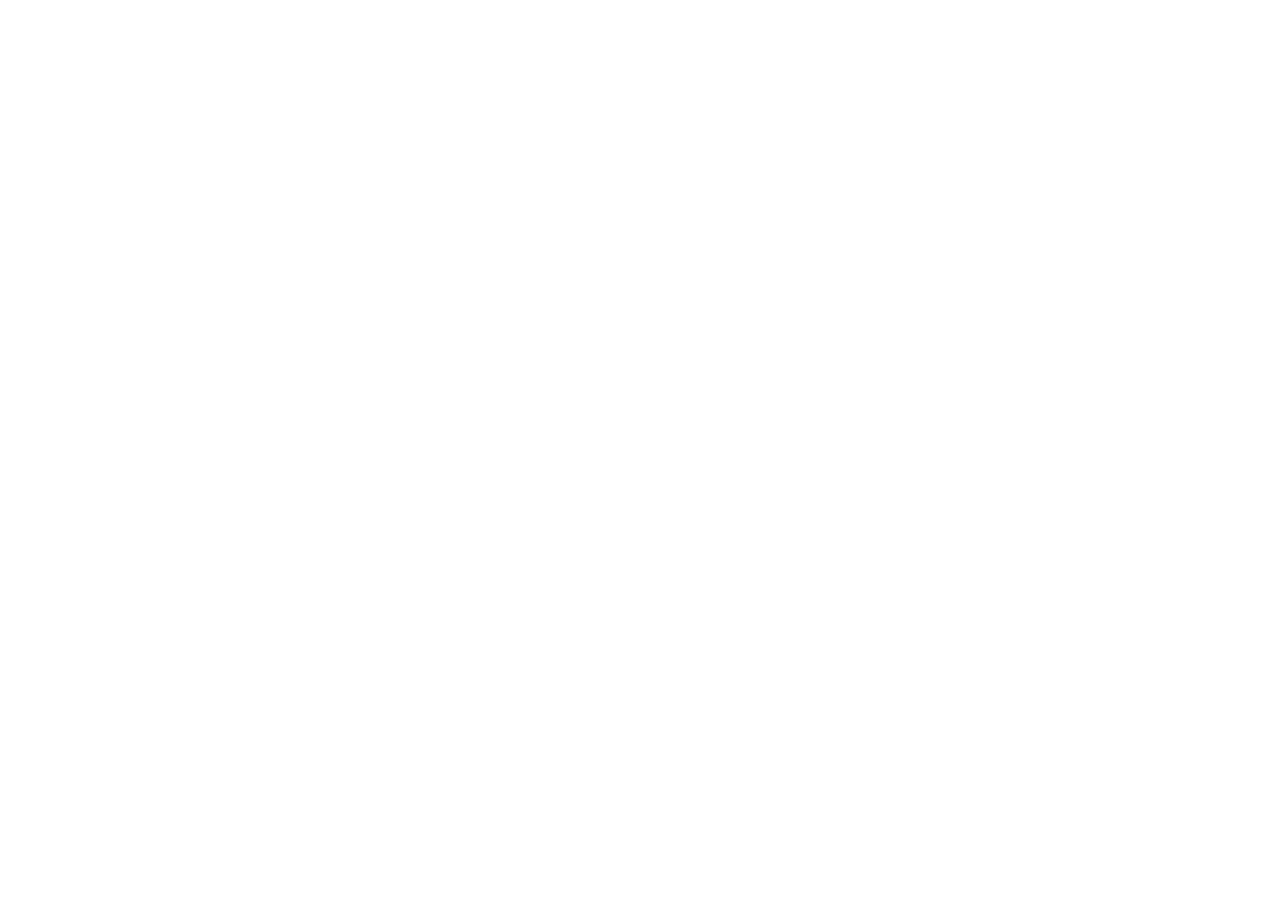
==== index.html @ f086d3a0 "初始化项目" ====
<!DOCTYPE html>
<html lang="en">

<head>
    <meta charset="UTF-8">
    <meta name="viewport" content="width=device-width, initial-scale=1.0">
    <title>Document22</title>
</head>

<body>

</body>

</html>
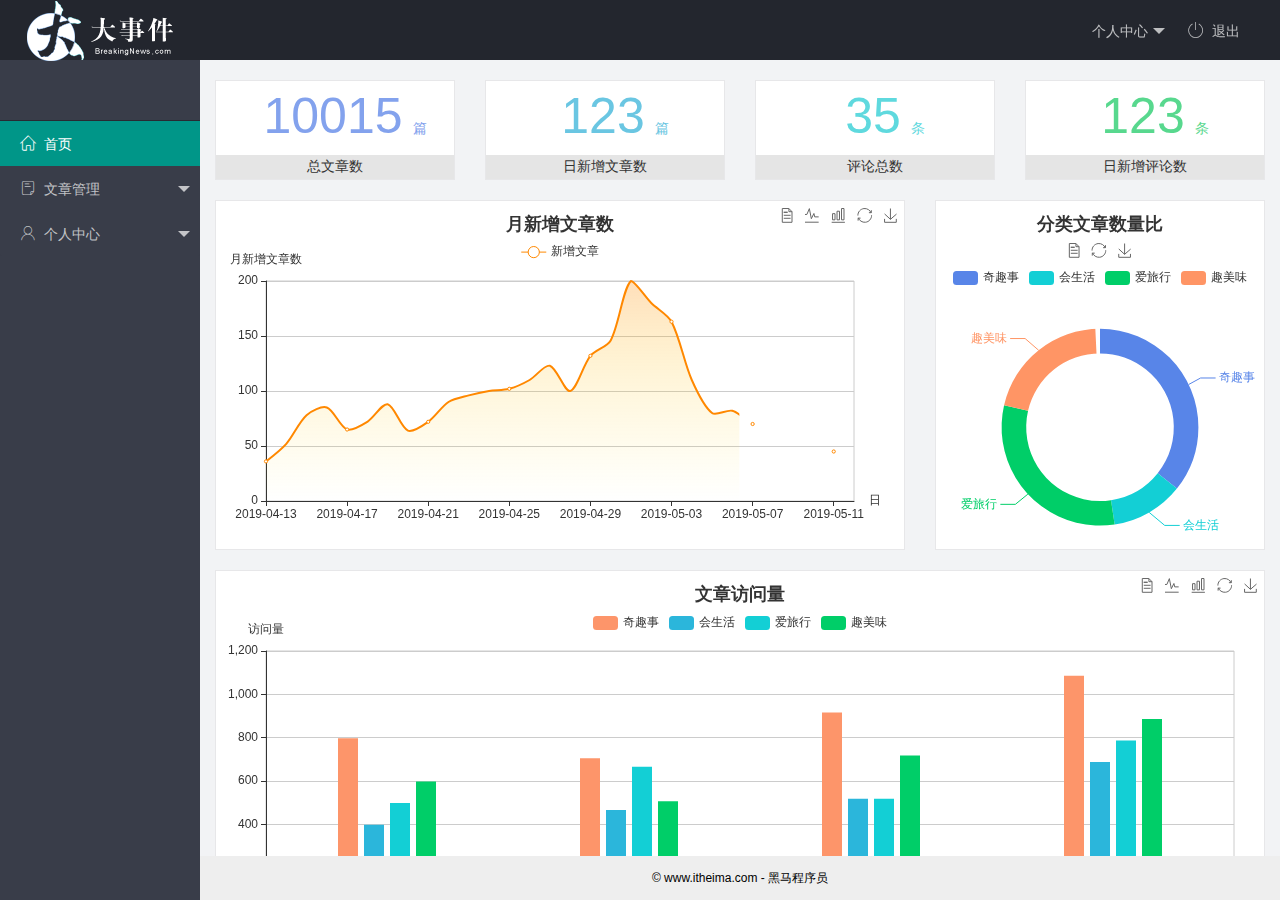
==== commit 7e5a373b: "首页功能完成" ====
--- a/index.html
+++ b/index.html
@@ -4,10 +4,84 @@
 <head>
     <meta charset="UTF-8">
     <meta name="viewport" content="width=device-width, initial-scale=1.0">
-    <title>Document22</title>
+    <title>后台首页</title>
+    <link rel="stylesheet" href="/assets/lib/layui/css/layui.css">
+    <link rel="stylesheet" href="/assets/fonts/iconfont.css">
+    <link rel="stylesheet" href="/assets/css/index.css">
 </head>
 
-<body>
+<body class="layui-layout-body">
+    <div class="layui-layout layui-layout-admin">
+        <div class="layui-header">
+            <div class="layui-logo">
+                <img src="/assets/images/logo.png" />
+            </div>
+
+            <ul class="layui-nav layui-layout-right">
+                <li class="layui-nav-item">
+                    <a href="javascript:;">
+                        <img src="http://t.cn/RCzsdCq" class="layui-nav-img img-avatar">
+                        <span style="display: none;" class="text-avatar">A</span> 个人中心
+                    </a>
+                    <dl class="layui-nav-child">
+                        <dd><a href="">基本资料</a></dd>
+                        <dd><a href="">更换头像</a></dd>
+                        <dd><a href="">重置密码</a></dd>
+                    </dl>
+                </li>
+                <li class="layui-nav-item">
+                    <a href="javascript:;" id="logoutBtn"><span class="iconfont icon-tuichu"></span>退出</a>
+                </li>
+            </ul>
+        </div>
+
+        <div class="layui-side layui-bg-black">
+            <div class="layui-side-scroll">
+                <div class="userinfo">
+                    <img src="http://t.cn/RCzsdCq" class="layui-nav-img img-avatar">
+                    <span style="display: none;" class="text-avatar">A</span>
+                    <span id="welcome"></span>
+                </div>
+                <ul class="layui-nav layui-nav-tree" lay-shrink="all" lay-filter="test">
+                    <li class="layui-nav-item layui-this">
+                        <a href="/home/dashboard.html" target="fm"><span class="iconfont icon-home"></span>首页</a>
+                    </li>
+                    <li class="layui-nav-item">
+                        <a class="" href="javascript:;"><span class="iconfont icon-16"></span>文章管理</a>
+                        <dl class="layui-nav-child">
+                            <dd><a href="javascript:;"><i class="layui-icon layui-icon-app"></i>文章类别</a></dd>
+                            <dd><a href="javascript:;"><i class="layui-icon layui-icon-app"></i>文章列表</a></dd>
+                            <dd><a href="javascript:;"><i class="layui-icon layui-icon-app"></i>发表文章</a></dd>
+                        </dl>
+                    </li>
+                    <li class="layui-nav-item">
+                        <a href="javascript:;"><span class="iconfont icon-user"></span>个人中心</a>
+                        <dl class="layui-nav-child">
+                            <dd><a href="javascript:;"><i class="layui-icon layui-icon-app"></i>基本资料</a></dd>
+                            <dd><a href="javascript:;"><i class="layui-icon layui-icon-app"></i>更换头像</a></dd>
+                            <dd><a href=""><i class="layui-icon layui-icon-app"></i>重置密码</a></dd>
+                        </dl>
+                    </li>
+
+                </ul>
+            </div>
+        </div>
+
+        <div class="layui-body">
+            <!-- 内容主体区域 -->
+            <iframe name="fm" src="/home/dashboard.html" frameborder="0"></iframe>
+        </div>
+
+        <div class="layui-footer">
+            <!-- 底部固定区域 -->
+            © www.itheima.com - 黑马程序员
+        </div>
+    </div>
+
+    <script src="/assets/lib/layui/layui.all.js"></script>
+    <script src="/assets/lib/jquery.js"></script>
+    <script src="/assets/js/baseAPI.js"></script>
+    <script src="/assets/js/index.js"></script>
 
 </body>
 
--- a/assets/lib/layui/css/layui.css
+++ b/assets/lib/layui/css/layui.css
@@ -0,0 +1,2 @@
+/** layui-v2.5.5 MIT License By https://www.layui.com */
+ .layui-inline,img{display:inline-block;vertical-align:middle}h1,h2,h3,h4,h5,h6{font-weight:400}.layui-edge,.layui-header,.layui-inline,.layui-main{position:relative}.layui-body,.layui-edge,.layui-elip{overflow:hidden}.layui-btn,.layui-edge,.layui-inline,img{vertical-align:middle}.layui-btn,.layui-disabled,.layui-icon,.layui-unselect{-moz-user-select:none;-webkit-user-select:none;-ms-user-select:none}.layui-elip,.layui-form-checkbox span,.layui-form-pane .layui-form-label{text-overflow:ellipsis;white-space:nowrap}.layui-breadcrumb,.layui-tree-btnGroup{visibility:hidden}blockquote,body,button,dd,div,dl,dt,form,h1,h2,h3,h4,h5,h6,input,li,ol,p,pre,td,textarea,th,ul{margin:0;padding:0;-webkit-tap-highlight-color:rgba(0,0,0,0)}a:active,a:hover{outline:0}img{border:none}li{list-style:none}table{border-collapse:collapse;border-spacing:0}h4,h5,h6{font-size:100%}button,input,optgroup,option,select,textarea{font-family:inherit;font-size:inherit;font-style:inherit;font-weight:inherit;outline:0}pre{white-space:pre-wrap;white-space:-moz-pre-wrap;white-space:-pre-wrap;white-space:-o-pre-wrap;word-wrap:break-word}body{line-height:24px;font:14px Helvetica Neue,Helvetica,PingFang SC,Tahoma,Arial,sans-serif}hr{height:1px;margin:10px 0;border:0;clear:both}a{color:#333;text-decoration:none}a:hover{color:#777}a cite{font-style:normal;*cursor:pointer}.layui-border-box,.layui-border-box *{box-sizing:border-box}.layui-box,.layui-box *{box-sizing:content-box}.layui-clear{clear:both;*zoom:1}.layui-clear:after{content:'\20';clear:both;*zoom:1;display:block;height:0}.layui-inline{*display:inline;*zoom:1}.layui-edge{display:inline-block;width:0;height:0;border-width:6px;border-style:dashed;border-color:transparent}.layui-edge-top{top:-4px;border-bottom-color:#999;border-bottom-style:solid}.layui-edge-right{border-left-color:#999;border-left-style:solid}.layui-edge-bottom{top:2px;border-top-color:#999;border-top-style:solid}.layui-edge-left{border-right-color:#999;border-right-style:solid}.layui-disabled,.layui-disabled:hover{color:#d2d2d2!important;cursor:not-allowed!important}.layui-circle{border-radius:100%}.layui-show{display:block!important}.layui-hide{display:none!important}@font-face{font-family:layui-icon;src:url(../font/iconfont.eot?v=250);src:url(../font/iconfont.eot?v=250#iefix) format('embedded-opentype'),url(../font/iconfont.woff2?v=250) format('woff2'),url(../font/iconfont.woff?v=250) format('woff'),url(../font/iconfont.ttf?v=250) format('truetype'),url(../font/iconfont.svg?v=250#layui-icon) format('svg')}.layui-icon{font-family:layui-icon!important;font-size:16px;font-style:normal;-webkit-font-smoothing:antialiased;-moz-osx-font-smoothing:grayscale}.layui-icon-reply-fill:before{content:"\e611"}.layui-icon-set-fill:before{content:"\e614"}.layui-icon-menu-fill:before{content:"\e60f"}.layui-icon-search:before{content:"\e615"}.layui-icon-share:before{content:"\e641"}.layui-icon-set-sm:before{content:"\e620"}.layui-icon-engine:before{content:"\e628"}.layui-icon-close:before{content:"\1006"}.layui-icon-close-fill:before{content:"\1007"}.layui-icon-chart-screen:before{content:"\e629"}.layui-icon-star:before{content:"\e600"}.layui-icon-circle-dot:before{content:"\e617"}.layui-icon-chat:before{content:"\e606"}.layui-icon-release:before{content:"\e609"}.layui-icon-list:before{content:"\e60a"}.layui-icon-chart:before{content:"\e62c"}.layui-icon-ok-circle:before{content:"\1005"}.layui-icon-layim-theme:before{content:"\e61b"}.layui-icon-table:before{content:"\e62d"}.layui-icon-right:before{content:"\e602"}.layui-icon-left:before{content:"\e603"}.layui-icon-cart-simple:before{content:"\e698"}.layui-icon-face-cry:before{content:"\e69c"}.layui-icon-face-smile:before{content:"\e6af"}.layui-icon-survey:before{content:"\e6b2"}.layui-icon-tree:before{content:"\e62e"}.layui-icon-upload-circle:before{content:"\e62f"}.layui-icon-add-circle:before{content:"\e61f"}.layui-icon-download-circle:before{content:"\e601"}.layui-icon-templeate-1:before{content:"\e630"}.layui-icon-util:before{content:"\e631"}.layui-icon-face-surprised:before{content:"\e664"}.layui-icon-edit:before{content:"\e642"}.layui-icon-speaker:before{content:"\e645"}.layui-icon-down:before{content:"\e61a"}.layui-icon-file:before{content:"\e621"}.layui-icon-layouts:before{content:"\e632"}.layui-icon-rate-half:before{content:"\e6c9"}.layui-icon-add-circle-fine:before{content:"\e608"}.layui-icon-prev-circle:before{content:"\e633"}.layui-icon-read:before{content:"\e705"}.layui-icon-404:before{content:"\e61c"}.layui-icon-carousel:before{content:"\e634"}.layui-icon-help:before{content:"\e607"}.layui-icon-code-circle:before{content:"\e635"}.layui-icon-water:before{content:"\e636"}.layui-icon-username:before{content:"\e66f"}.layui-icon-find-fill:before{content:"\e670"}.layui-icon-about:before{content:"\e60b"}.layui-icon-location:before{content:"\e715"}.layui-icon-up:before{content:"\e619"}.layui-icon-pause:before{content:"\e651"}.layui-icon-date:before{content:"\e637"}.layui-icon-layim-uploadfile:before{content:"\e61d"}.layui-icon-delete:before{content:"\e640"}.layui-icon-play:before{content:"\e652"}.layui-icon-top:before{content:"\e604"}.layui-icon-friends:before{content:"\e612"}.layui-icon-refresh-3:before{content:"\e9aa"}.layui-icon-ok:before{content:"\e605"}.layui-icon-layer:before{content:"\e638"}.layui-icon-face-smile-fine:before{content:"\e60c"}.layui-icon-dollar:before{content:"\e659"}.layui-icon-group:before{content:"\e613"}.layui-icon-layim-download:before{content:"\e61e"}.layui-icon-picture-fine:before{content:"\e60d"}.layui-icon-link:before{content:"\e64c"}.layui-icon-diamond:before{content:"\e735"}.layui-icon-log:before{content:"\e60e"}.layui-icon-rate-solid:before{content:"\e67a"}.layui-icon-fonts-del:before{content:"\e64f"}.layui-icon-unlink:before{content:"\e64d"}.layui-icon-fonts-clear:before{content:"\e639"}.layui-icon-triangle-r:before{content:"\e623"}.layui-icon-circle:before{content:"\e63f"}.layui-icon-radio:before{content:"\e643"}.layui-icon-align-center:before{content:"\e647"}.layui-icon-align-right:before{content:"\e648"}.layui-icon-align-left:before{content:"\e649"}.layui-icon-loading-1:before{content:"\e63e"}.layui-icon-return:before{content:"\e65c"}.layui-icon-fonts-strong:before{content:"\e62b"}.layui-icon-upload:before{content:"\e67c"}.layui-icon-dialogue:before{content:"\e63a"}.layui-icon-video:before{content:"\e6ed"}.layui-icon-headset:before{content:"\e6fc"}.layui-icon-cellphone-fine:before{content:"\e63b"}.layui-icon-add-1:before{content:"\e654"}.layui-icon-face-smile-b:before{content:"\e650"}.layui-icon-fonts-html:before{content:"\e64b"}.layui-icon-form:before{content:"\e63c"}.layui-icon-cart:before{content:"\e657"}.layui-icon-camera-fill:before{content:"\e65d"}.layui-icon-tabs:before{content:"\e62a"}.layui-icon-fonts-code:before{content:"\e64e"}.layui-icon-fire:before{content:"\e756"}.layui-icon-set:before{content:"\e716"}.layui-icon-fonts-u:before{content:"\e646"}.layui-icon-triangle-d:before{content:"\e625"}.layui-icon-tips:before{content:"\e702"}.layui-icon-picture:before{content:"\e64a"}.layui-icon-more-vertical:before{content:"\e671"}.layui-icon-flag:before{content:"\e66c"}.layui-icon-loading:before{content:"\e63d"}.layui-icon-fonts-i:before{content:"\e644"}.layui-icon-refresh-1:before{content:"\e666"}.layui-icon-rmb:before{content:"\e65e"}.layui-icon-home:before{content:"\e68e"}.layui-icon-user:before{content:"\e770"}.layui-icon-notice:before{content:"\e667"}.layui-icon-login-weibo:before{content:"\e675"}.layui-icon-voice:before{content:"\e688"}.layui-icon-upload-drag:before{content:"\e681"}.layui-icon-login-qq:before{content:"\e676"}.layui-icon-snowflake:before{content:"\e6b1"}.layui-icon-file-b:before{content:"\e655"}.layui-icon-template:before{content:"\e663"}.layui-icon-auz:before{content:"\e672"}.layui-icon-console:before{content:"\e665"}.layui-icon-app:before{content:"\e653"}.layui-icon-prev:before{content:"\e65a"}.layui-icon-website:before{content:"\e7ae"}.layui-icon-next:before{content:"\e65b"}.layui-icon-component:before{content:"\e857"}.layui-icon-more:before{content:"\e65f"}.layui-icon-login-wechat:before{content:"\e677"}.layui-icon-shrink-right:before{content:"\e668"}.layui-icon-spread-left:before{content:"\e66b"}.layui-icon-camera:before{content:"\e660"}.layui-icon-note:before{content:"\e66e"}.layui-icon-refresh:before{content:"\e669"}.layui-icon-female:before{content:"\e661"}.layui-icon-male:before{content:"\e662"}.layui-icon-password:before{content:"\e673"}.layui-icon-senior:before{content:"\e674"}.layui-icon-theme:before{content:"\e66a"}.layui-icon-tread:before{content:"\e6c5"}.layui-icon-praise:before{content:"\e6c6"}.layui-icon-star-fill:before{content:"\e658"}.layui-icon-rate:before{content:"\e67b"}.layui-icon-template-1:before{content:"\e656"}.layui-icon-vercode:before{content:"\e679"}.layui-icon-cellphone:before{content:"\e678"}.layui-icon-screen-full:before{content:"\e622"}.layui-icon-screen-restore:before{content:"\e758"}.layui-icon-cols:before{content:"\e610"}.layui-icon-export:before{content:"\e67d"}.layui-icon-print:before{content:"\e66d"}.layui-icon-slider:before{content:"\e714"}.layui-icon-addition:before{content:"\e624"}.layui-icon-subtraction:before{content:"\e67e"}.layui-icon-service:before{content:"\e626"}.layui-icon-transfer:before{content:"\e691"}.layui-main{width:1140px;margin:0 auto}.layui-header{z-index:1000;height:60px}.layui-header a:hover{transition:all .5s;-webkit-transition:all .5s}.layui-side{position:fixed;left:0;top:0;bottom:0;z-index:999;width:200px;overflow-x:hidden}.layui-side-scroll{position:relative;width:220px;height:100%;overflow-x:hidden}.layui-body{position:absolute;left:200px;right:0;top:0;bottom:0;z-index:998;width:auto;overflow-y:auto;box-sizing:border-box}.layui-layout-body{overflow:hidden}.layui-layout-admin .layui-header{background-color:#23262E}.layui-layout-admin .layui-side{top:60px;width:200px;overflow-x:hidden}.layui-layout-admin .layui-body{position:fixed;top:60px;bottom:44px}.layui-layout-admin .layui-main{width:auto;margin:0 15px}.layui-layout-admin .layui-footer{position:fixed;left:200px;right:0;bottom:0;height:44px;line-height:44px;padding:0 15px;background-color:#eee}.layui-layout-admin .layui-logo{position:absolute;left:0;top:0;width:200px;height:100%;line-height:60px;text-align:center;color:#009688;font-size:16px}.layui-layout-admin .layui-header .layui-nav{background:0 0}.layui-layout-left{position:absolute!important;left:200px;top:0}.layui-layout-right{position:absolute!important;right:0;top:0}.layui-container{position:relative;margin:0 auto;padding:0 15px;box-sizing:border-box}.layui-fluid{position:relative;margin:0 auto;padding:0 15px}.layui-row:after,.layui-row:before{content:'';display:block;clear:both}.layui-col-lg1,.layui-col-lg10,.layui-col-lg11,.layui-col-lg12,.layui-col-lg2,.layui-col-lg3,.layui-col-lg4,.layui-col-lg5,.layui-col-lg6,.layui-col-lg7,.layui-col-lg8,.layui-col-lg9,.layui-col-md1,.layui-col-md10,.layui-col-md11,.layui-col-md12,.layui-col-md2,.layui-col-md3,.layui-col-md4,.layui-col-md5,.layui-col-md6,.layui-col-md7,.layui-col-md8,.layui-col-md9,.layui-col-sm1,.layui-col-sm10,.layui-col-sm11,.layui-col-sm12,.layui-col-sm2,.layui-col-sm3,.layui-col-sm4,.layui-col-sm5,.layui-col-sm6,.layui-col-sm7,.layui-col-sm8,.layui-col-sm9,.layui-col-xs1,.layui-col-xs10,.layui-col-xs11,.layui-col-xs12,.layui-col-xs2,.layui-col-xs3,.layui-col-xs4,.layui-col-xs5,.layui-col-xs6,.layui-col-xs7,.layui-col-xs8,.layui-col-xs9{position:relative;display:block;box-sizing:border-box}.layui-col-xs1,.layui-col-xs10,.layui-col-xs11,.layui-col-xs12,.layui-col-xs2,.layui-col-xs3,.layui-col-xs4,.layui-col-xs5,.layui-col-xs6,.layui-col-xs7,.layui-col-xs8,.layui-col-xs9{float:left}.layui-col-xs1{width:8.33333333%}.layui-col-xs2{width:16.66666667%}.layui-col-xs3{width:25%}.layui-col-xs4{width:33.33333333%}.layui-col-xs5{width:41.66666667%}.layui-col-xs6{width:50%}.layui-col-xs7{width:58.33333333%}.layui-col-xs8{width:66.66666667%}.layui-col-xs9{width:75%}.layui-col-xs10{width:83.33333333%}.layui-col-xs11{width:91.66666667%}.layui-col-xs12{width:100%}.layui-col-xs-offset1{margin-left:8.33333333%}.layui-col-xs-offset2{margin-left:16.66666667%}.layui-col-xs-offset3{margin-left:25%}.layui-col-xs-offset4{margin-left:33.33333333%}.layui-col-xs-offset5{margin-left:41.66666667%}.layui-col-xs-offset6{margin-left:50%}.layui-col-xs-offset7{margin-left:58.33333333%}.layui-col-xs-offset8{margin-left:66.66666667%}.layui-col-xs-offset9{margin-left:75%}.layui-col-xs-offset10{margin-left:83.33333333%}.layui-col-xs-offset11{margin-left:91.66666667%}.layui-col-xs-offset12{margin-left:100%}@media screen and (max-width:768px){.layui-hide-xs{display:none!important}.layui-show-xs-block{display:block!important}.layui-show-xs-inline{display:inline!important}.layui-show-xs-inline-block{display:inline-block!important}}@media screen and (min-width:768px){.layui-container{width:750px}.layui-hide-sm{display:none!important}.layui-show-sm-block{display:block!important}.layui-show-sm-inline{display:inline!important}.layui-show-sm-inline-block{display:inline-block!important}.layui-col-sm1,.layui-col-sm10,.layui-col-sm11,.layui-col-sm12,.layui-col-sm2,.layui-col-sm3,.layui-col-sm4,.layui-col-sm5,.layui-col-sm6,.layui-col-sm7,.layui-col-sm8,.layui-col-sm9{float:left}.layui-col-sm1{width:8.33333333%}.layui-col-sm2{width:16.66666667%}.layui-col-sm3{width:25%}.layui-col-sm4{width:33.33333333%}.layui-col-sm5{width:41.66666667%}.layui-col-sm6{width:50%}.layui-col-sm7{width:58.33333333%}.layui-col-sm8{width:66.66666667%}.layui-col-sm9{width:75%}.layui-col-sm10{width:83.33333333%}.layui-col-sm11{width:91.66666667%}.layui-col-sm12{width:100%}.layui-col-sm-offset1{margin-left:8.33333333%}.layui-col-sm-offset2{margin-left:16.66666667%}.layui-col-sm-offset3{margin-left:25%}.layui-col-sm-offset4{margin-left:33.33333333%}.layui-col-sm-offset5{margin-left:41.66666667%}.layui-col-sm-offset6{margin-left:50%}.layui-col-sm-offset7{margin-left:58.33333333%}.layui-col-sm-offset8{margin-left:66.66666667%}.layui-col-sm-offset9{margin-left:75%}.layui-col-sm-offset10{margin-left:83.33333333%}.layui-col-sm-offset11{margin-left:91.66666667%}.layui-col-sm-offset12{margin-left:100%}}@media screen and (min-width:992px){.layui-container{width:970px}.layui-hide-md{display:none!important}.layui-show-md-block{display:block!important}.layui-show-md-inline{display:inline!important}.layui-show-md-inline-block{display:inline-block!important}.layui-col-md1,.layui-col-md10,.layui-col-md11,.layui-col-md12,.layui-col-md2,.layui-col-md3,.layui-col-md4,.layui-col-md5,.layui-col-md6,.layui-col-md7,.layui-col-md8,.layui-col-md9{float:left}.layui-col-md1{width:8.33333333%}.layui-col-md2{width:16.66666667%}.layui-col-md3{width:25%}.layui-col-md4{width:33.33333333%}.layui-col-md5{width:41.66666667%}.layui-col-md6{width:50%}.layui-col-md7{width:58.33333333%}.layui-col-md8{width:66.66666667%}.layui-col-md9{width:75%}.layui-col-md10{width:83.33333333%}.layui-col-md11{width:91.66666667%}.layui-col-md12{width:100%}.layui-col-md-offset1{margin-left:8.33333333%}.layui-col-md-offset2{margin-left:16.66666667%}.layui-col-md-offset3{margin-left:25%}.layui-col-md-offset4{margin-left:33.33333333%}.layui-col-md-offset5{margin-left:41.66666667%}.layui-col-md-offset6{margin-left:50%}.layui-col-md-offset7{margin-left:58.33333333%}.layui-col-md-offset8{margin-left:66.66666667%}.layui-col-md-offset9{margin-left:75%}.layui-col-md-offset10{margin-left:83.33333333%}.layui-col-md-offset11{margin-left:91.66666667%}.layui-col-md-offset12{margin-left:100%}}@media screen and (min-width:1200px){.layui-container{width:1170px}.layui-hide-lg{display:none!important}.layui-show-lg-block{display:block!important}.layui-show-lg-inline{display:inline!important}.layui-show-lg-inline-block{display:inline-block!important}.layui-col-lg1,.layui-col-lg10,.layui-col-lg11,.layui-col-lg12,.layui-col-lg2,.layui-col-lg3,.layui-col-lg4,.layui-col-lg5,.layui-col-lg6,.layui-col-lg7,.layui-col-lg8,.layui-col-lg9{float:left}.layui-col-lg1{width:8.33333333%}.layui-col-lg2{width:16.66666667%}.layui-col-lg3{width:25%}.layui-col-lg4{width:33.33333333%}.layui-col-lg5{width:41.66666667%}.layui-col-lg6{width:50%}.layui-col-lg7{width:58.33333333%}.layui-col-lg8{width:66.66666667%}.layui-col-lg9{width:75%}.layui-col-lg10{width:83.33333333%}.layui-col-lg11{width:91.66666667%}.layui-col-lg12{width:100%}.layui-col-lg-offset1{margin-left:8.33333333%}.layui-col-lg-offset2{margin-left:16.66666667%}.layui-col-lg-offset3{margin-left:25%}.layui-col-lg-offset4{margin-left:33.33333333%}.layui-col-lg-offset5{margin-left:41.66666667%}.layui-col-lg-offset6{margin-left:50%}.layui-col-lg-offset7{margin-left:58.33333333%}.layui-col-lg-offset8{margin-left:66.66666667%}.layui-col-lg-offset9{margin-left:75%}.layui-col-lg-offset10{margin-left:83.33333333%}.layui-col-lg-offset11{margin-left:91.66666667%}.layui-col-lg-offset12{margin-left:100%}}.layui-col-space1{margin:-.5px}.layui-col-space1>*{padding:.5px}.layui-col-space3{margin:-1.5px}.layui-col-space3>*{padding:1.5px}.layui-col-space5{margin:-2.5px}.layui-col-space5>*{padding:2.5px}.layui-col-space8{margin:-3.5px}.layui-col-space8>*{padding:3.5px}.layui-col-space10{margin:-5px}.layui-col-space10>*{padding:5px}.layui-col-space12{margin:-6px}.layui-col-space12>*{padding:6px}.layui-col-space15{margin:-7.5px}.layui-col-space15>*{padding:7.5px}.layui-col-space18{margin:-9px}.layui-col-space18>*{padding:9px}.layui-col-space20{margin:-10px}.layui-col-space20>*{padding:10px}.layui-col-space22{margin:-11px}.layui-col-space22>*{padding:11px}.layui-col-space25{margin:-12.5px}.layui-col-space25>*{padding:12.5px}.layui-col-space30{margin:-15px}.layui-col-space30>*{padding:15px}.layui-btn,.layui-input,.layui-select,.layui-textarea,.layui-upload-button{outline:0;-webkit-appearance:none;transition:all .3s;-webkit-transition:all .3s;box-sizing:border-box}.layui-elem-quote{margin-bottom:10px;padding:15px;line-height:22px;border-left:5px solid #009688;border-radius:0 2px 2px 0;background-color:#f2f2f2}.layui-quote-nm{border-style:solid;border-width:1px 1px 1px 5px;background:0 0}.layui-elem-field{margin-bottom:10px;padding:0;border-width:1px;border-style:solid}.layui-elem-field legend{margin-left:20px;padding:0 10px;font-size:20px;font-weight:300}.layui-field-title{margin:10px 0 20px;border-width:1px 0 0}.layui-field-box{padding:10px 15px}.layui-field-title .layui-field-box{padding:10px 0}.layui-progress{position:relative;height:6px;border-radius:20px;background-color:#e2e2e2}.layui-progress-bar{position:absolute;left:0;top:0;width:0;max-width:100%;height:6px;border-radius:20px;text-align:right;background-color:#5FB878;transition:all .3s;-webkit-transition:all .3s}.layui-progress-big,.layui-progress-big .layui-progress-bar{height:18px;line-height:18px}.layui-progress-text{position:relative;top:-20px;line-height:18px;font-size:12px;color:#666}.layui-progress-big .layui-progress-text{position:static;padding:0 10px;color:#fff}.layui-collapse{border-width:1px;border-style:solid;border-radius:2px}.layui-colla-content,.layui-colla-item{border-top-width:1px;border-top-style:solid}.layui-colla-item:first-child{border-top:none}.layui-colla-title{position:relative;height:42px;line-height:42px;padding:0 15px 0 35px;color:#333;background-color:#f2f2f2;cursor:pointer;font-size:14px;overflow:hidden}.layui-colla-content{display:none;padding:10px 15px;line-height:22px;color:#666}.layui-colla-icon{position:absolute;left:15px;top:0;font-size:14px}.layui-card{margin-bottom:15px;border-radius:2px;background-color:#fff;box-shadow:0 1px 2px 0 rgba(0,0,0,.05)}.layui-card:last-child{margin-bottom:0}.layui-card-header{position:relative;height:42px;line-height:42px;padding:0 15px;border-bottom:1px solid #f6f6f6;color:#333;border-radius:2px 2px 0 0;font-size:14px}.layui-bg-black,.layui-bg-blue,.layui-bg-cyan,.layui-bg-green,.layui-bg-orange,.layui-bg-red{color:#fff!important}.layui-card-body{position:relative;padding:10px 15px;line-height:24px}.layui-card-body[pad15]{padding:15px}.layui-card-body[pad20]{padding:20px}.layui-card-body .layui-table{margin:5px 0}.layui-card .layui-tab{margin:0}.layui-panel-window{position:relative;padding:15px;border-radius:0;border-top:5px solid #E6E6E6;background-color:#fff}.layui-auxiliar-moving{position:fixed;left:0;right:0;top:0;bottom:0;width:100%;height:100%;background:0 0;z-index:9999999999}.layui-form-label,.layui-form-mid,.layui-form-select,.layui-input-block,.layui-input-inline,.layui-textarea{position:relative}.layui-bg-red{background-color:#FF5722!important}.layui-bg-orange{background-color:#FFB800!important}.layui-bg-green{background-color:#009688!important}.layui-bg-cyan{background-color:#2F4056!important}.layui-bg-blue{background-color:#1E9FFF!important}.layui-bg-black{background-color:#393D49!important}.layui-bg-gray{background-color:#eee!important;color:#666!important}.layui-badge-rim,.layui-colla-content,.layui-colla-item,.layui-collapse,.layui-elem-field,.layui-form-pane .layui-form-item[pane],.layui-form-pane .layui-form-label,.layui-input,.layui-layedit,.layui-layedit-tool,.layui-quote-nm,.layui-select,.layui-tab-bar,.layui-tab-card,.layui-tab-title,.layui-tab-title .layui-this:after,.layui-textarea{border-color:#e6e6e6}.layui-timeline-item:before,hr{background-color:#e6e6e6}.layui-text{line-height:22px;font-size:14px;color:#666}.layui-text h1,.layui-text h2,.layui-text h3{font-weight:500;color:#333}.layui-text h1{font-size:30px}.layui-text h2{font-size:24px}.layui-text h3{font-size:18px}.layui-text a:not(.layui-btn){color:#01AAED}.layui-text a:not(.layui-btn):hover{text-decoration:underline}.layui-text ul{padding:5px 0 5px 15px}.layui-text ul li{margin-top:5px;list-style-type:disc}.layui-text em,.layui-word-aux{color:#999!important;padding:0 5px!important}.layui-btn{display:inline-block;height:38px;line-height:38px;padding:0 18px;background-color:#009688;color:#fff;white-space:nowrap;text-align:center;font-size:14px;border:none;border-radius:2px;cursor:pointer}.layui-btn:hover{opacity:.8;filter:alpha(opacity=80);color:#fff}.layui-btn:active{opacity:1;filter:alpha(opacity=100)}.layui-btn+.layui-btn{margin-left:10px}.layui-btn-container{font-size:0}.layui-btn-container .layui-btn{margin-right:10px;margin-bottom:10px}.layui-btn-container .layui-btn+.layui-btn{margin-left:0}.layui-table .layui-btn-container .layui-btn{margin-bottom:9px}.layui-btn-radius{border-radius:100px}.layui-btn .layui-icon{margin-right:3px;font-size:18px;vertical-align:bottom;vertical-align:middle\9}.layui-btn-primary{border:1px solid #C9C9C9;background-color:#fff;color:#555}.layui-btn-primary:hover{border-color:#009688;color:#333}.layui-btn-normal{background-color:#1E9FFF}.layui-btn-warm{background-color:#FFB800}.layui-btn-danger{background-color:#FF5722}.layui-btn-checked{background-color:#5FB878}.layui-btn-disabled,.layui-btn-disabled:active,.layui-btn-disabled:hover{border:1px solid #e6e6e6;background-color:#FBFBFB;color:#C9C9C9;cursor:not-allowed;opacity:1}.layui-btn-lg{height:44px;line-height:44px;padding:0 25px;font-size:16px}.layui-btn-sm{height:30px;line-height:30px;padding:0 10px;font-size:12px}.layui-btn-sm i{font-size:16px!important}.layui-btn-xs{height:22px;line-height:22px;padding:0 5px;font-size:12px}.layui-btn-xs i{font-size:14px!important}.layui-btn-group{display:inline-block;vertical-align:middle;font-size:0}.layui-btn-group .layui-btn{margin-left:0!important;margin-right:0!important;border-left:1px solid rgba(255,255,255,.5);border-radius:0}.layui-btn-group .layui-btn-primary{border-left:none}.layui-btn-group .layui-btn-primary:hover{border-color:#C9C9C9;color:#009688}.layui-btn-group .layui-btn:first-child{border-left:none;border-radius:2px 0 0 2px}.layui-btn-group .layui-btn-primary:first-child{border-left:1px solid #c9c9c9}.layui-btn-group .layui-btn:last-child{border-radius:0 2px 2px 0}.layui-btn-group .layui-btn+.layui-btn{margin-left:0}.layui-btn-group+.layui-btn-group{margin-left:10px}.layui-btn-fluid{width:100%}.layui-input,.layui-select,.layui-textarea{height:38px;line-height:1.3;line-height:38px\9;border-width:1px;border-style:solid;background-color:#fff;border-radius:2px}.layui-input::-webkit-input-placeholder,.layui-select::-webkit-input-placeholder,.layui-textarea::-webkit-input-placeholder{line-height:1.3}.layui-input,.layui-textarea{display:block;width:100%;padding-left:10px}.layui-input:hover,.layui-textarea:hover{border-color:#D2D2D2!important}.layui-input:focus,.layui-textarea:focus{border-color:#C9C9C9!important}.layui-textarea{min-height:100px;height:auto;line-height:20px;padding:6px 10px;resize:vertical}.layui-select{padding:0 10px}.layui-form input[type=checkbox],.layui-form input[type=radio],.layui-form select{display:none}.layui-form [lay-ignore]{display:initial}.layui-form-item{margin-bottom:15px;clear:both;*zoom:1}.layui-form-item:after{content:'\20';clear:both;*zoom:1;display:block;height:0}.layui-form-label{float:left;display:block;padding:9px 15px;width:80px;font-weight:400;line-height:20px;text-align:right}.layui-form-label-col{display:block;float:none;padding:9px 0;line-height:20px;text-align:left}.layui-form-item .layui-inline{margin-bottom:5px;margin-right:10px}.layui-input-block{margin-left:110px;min-height:36px}.layui-input-inline{display:inline-block;vertical-align:middle}.layui-form-item .layui-input-inline{float:left;width:190px;margin-right:10px}.layui-form-text .layui-input-inline{width:auto}.layui-form-mid{float:left;display:block;padding:9px 0!important;line-height:20px;margin-right:10px}.layui-form-danger+.layui-form-select .layui-input,.layui-form-danger:focus{border-color:#FF5722!important}.layui-form-select .layui-input{padding-right:30px;cursor:pointer}.layui-form-select .layui-edge{position:absolute;right:10px;top:50%;margin-top:-3px;cursor:pointer;border-width:6px;border-top-color:#c2c2c2;border-top-style:solid;transition:all .3s;-webkit-transition:all .3s}.layui-form-select dl{display:none;position:absolute;left:0;top:42px;padding:5px 0;z-index:899;min-width:100%;border:1px solid #d2d2d2;max-height:300px;overflow-y:auto;background-color:#fff;border-radius:2px;box-shadow:0 2px 4px rgba(0,0,0,.12);box-sizing:border-box}.layui-form-select dl dd,.layui-form-select dl dt{padding:0 10px;line-height:36px;white-space:nowrap;overflow:hidden;text-overflow:ellipsis}.layui-form-select dl dt{font-size:12px;color:#999}.layui-form-select dl dd{cursor:pointer}.layui-form-select dl dd:hover{background-color:#f2f2f2;-webkit-transition:.5s all;transition:.5s all}.layui-form-select .layui-select-group dd{padding-left:20px}.layui-form-select dl dd.layui-select-tips{padding-left:10px!important;color:#999}.layui-form-select dl dd.layui-this{background-color:#5FB878;color:#fff}.layui-form-checkbox,.layui-form-select dl dd.layui-disabled{background-color:#fff}.layui-form-selected dl{display:block}.layui-form-checkbox,.layui-form-checkbox *,.layui-form-switch{display:inline-block;vertical-align:middle}.layui-form-selected .layui-edge{margin-top:-9px;-webkit-transform:rotate(180deg);transform:rotate(180deg);margin-top:-3px\9}:root .layui-form-selected .layui-edge{margin-top:-9px\0/IE9}.layui-form-selectup dl{top:auto;bottom:42px}.layui-select-none{margin:5px 0;text-align:center;color:#999}.layui-select-disabled .layui-disabled{border-color:#eee!important}.layui-select-disabled .layui-edge{border-top-color:#d2d2d2}.layui-form-checkbox{position:relative;height:30px;line-height:30px;margin-right:10px;padding-right:30px;cursor:pointer;font-size:0;-webkit-transition:.1s linear;transition:.1s linear;box-sizing:border-box}.layui-form-checkbox span{padding:0 10px;height:100%;font-size:14px;border-radius:2px 0 0 2px;background-color:#d2d2d2;color:#fff;overflow:hidden}.layui-form-checkbox:hover span{background-color:#c2c2c2}.layui-form-checkbox i{position:absolute;right:0;top:0;width:30px;height:28px;border:1px solid #d2d2d2;border-left:none;border-radius:0 2px 2px 0;color:#fff;font-size:20px;text-align:center}.layui-form-checkbox:hover i{border-color:#c2c2c2;color:#c2c2c2}.layui-form-checked,.layui-form-checked:hover{border-color:#5FB878}.layui-form-checked span,.layui-form-checked:hover span{background-color:#5FB878}.layui-form-checked i,.layui-form-checked:hover i{color:#5FB878}.layui-form-item .layui-form-checkbox{margin-top:4px}.layui-form-checkbox[lay-skin=primary]{height:auto!important;line-height:normal!important;min-width:18px;min-height:18px;border:none!important;margin-right:0;padding-left:28px;padding-right:0;background:0 0}.layui-form-checkbox[lay-skin=primary] span{padding-left:0;padding-right:15px;line-height:18px;background:0 0;color:#666}.layui-form-checkbox[lay-skin=primary] i{right:auto;left:0;width:16px;height:16px;line-height:16px;border:1px solid #d2d2d2;font-size:12px;border-radius:2px;background-color:#fff;-webkit-transition:.1s linear;transition:.1s linear}.layui-form-checkbox[lay-skin=primary]:hover i{border-color:#5FB878;color:#fff}.layui-form-checked[lay-skin=primary] i{border-color:#5FB878!important;background-color:#5FB878;color:#fff}.layui-checkbox-disbaled[lay-skin=primary] span{background:0 0!important;color:#c2c2c2}.layui-checkbox-disbaled[lay-skin=primary]:hover i{border-color:#d2d2d2}.layui-form-item .layui-form-checkbox[lay-skin=primary]{margin-top:10px}.layui-form-switch{position:relative;height:22px;line-height:22px;min-width:35px;padding:0 5px;margin-top:8px;border:1px solid #d2d2d2;border-radius:20px;cursor:pointer;background-color:#fff;-webkit-transition:.1s linear;transition:.1s linear}.layui-form-switch i{position:absolute;left:5px;top:3px;width:16px;height:16px;border-radius:20px;background-color:#d2d2d2;-webkit-transition:.1s linear;transition:.1s linear}.layui-form-switch em{position:relative;top:0;width:25px;margin-left:21px;padding:0!important;text-align:center!important;color:#999!important;font-style:normal!important;font-size:12px}.layui-form-onswitch{border-color:#5FB878;background-color:#5FB878}.layui-checkbox-disbaled,.layui-checkbox-disbaled i{border-color:#e2e2e2!important}.layui-form-onswitch i{left:100%;margin-left:-21px;background-color:#fff}.layui-form-onswitch em{margin-left:5px;margin-right:21px;color:#fff!important}.layui-checkbox-disbaled span{background-color:#e2e2e2!important}.layui-checkbox-disbaled:hover i{color:#fff!important}[lay-radio]{display:none}.layui-form-radio,.layui-form-radio *{display:inline-block;vertical-align:middle}.layui-form-radio{line-height:28px;margin:6px 10px 0 0;padding-right:10px;cursor:pointer;font-size:0}.layui-form-radio *{font-size:14px}.layui-form-radio>i{margin-right:8px;font-size:22px;color:#c2c2c2}.layui-form-radio>i:hover,.layui-form-radioed>i{color:#5FB878}.layui-radio-disbaled>i{color:#e2e2e2!important}.layui-form-pane .layui-form-label{width:110px;padding:8px 15px;height:38px;line-height:20px;border-width:1px;border-style:solid;border-radius:2px 0 0 2px;text-align:center;background-color:#FBFBFB;overflow:hidden;box-sizing:border-box}.layui-form-pane .layui-input-inline{margin-left:-1px}.layui-form-pane .layui-input-block{margin-left:110px;left:-1px}.layui-form-pane .layui-input{border-radius:0 2px 2px 0}.layui-form-pane .layui-form-text .layui-form-label{float:none;width:100%;border-radius:2px;box-sizing:border-box;text-align:left}.layui-form-pane .layui-form-text .layui-input-inline{display:block;margin:0;top:-1px;clear:both}.layui-form-pane .layui-form-text .layui-input-block{margin:0;left:0;top:-1px}.layui-form-pane .layui-form-text .layui-textarea{min-height:100px;border-radius:0 0 2px 2px}.layui-form-pane .layui-form-checkbox{margin:4px 0 4px 10px}.layui-form-pane .layui-form-radio,.layui-form-pane .layui-form-switch{margin-top:6px;margin-left:10px}.layui-form-pane .layui-form-item[pane]{position:relative;border-width:1px;border-style:solid}.layui-form-pane .layui-form-item[pane] .layui-form-label{position:absolute;left:0;top:0;height:100%;border-width:0 1px 0 0}.layui-form-pane .layui-form-item[pane] .layui-input-inline{margin-left:110px}@media screen and (max-width:450px){.layui-form-item .layui-form-label{text-overflow:ellipsis;overflow:hidden;white-space:nowrap}.layui-form-item .layui-inline{display:block;margin-right:0;margin-bottom:20px;clear:both}.layui-form-item .layui-inline:after{content:'\20';clear:both;display:block;height:0}.layui-form-item .layui-input-inline{display:block;float:none;left:-3px;width:auto;margin:0 0 10px 112px}.layui-form-item .layui-input-inline+.layui-form-mid{margin-left:110px;top:-5px;padding:0}.layui-form-item .layui-form-checkbox{margin-right:5px;margin-bottom:5px}}.layui-layedit{border-width:1px;border-style:solid;border-radius:2px}.layui-layedit-tool{padding:3px 5px;border-bottom-width:1px;border-bottom-style:solid;font-size:0}.layedit-tool-fixed{position:fixed;top:0;border-top:1px solid #e2e2e2}.layui-layedit-tool .layedit-tool-mid,.layui-layedit-tool .layui-icon{display:inline-block;vertical-align:middle;text-align:center;font-size:14px}.layui-layedit-tool .layui-icon{position:relative;width:32px;height:30px;line-height:30px;margin:3px 5px;color:#777;cursor:pointer;border-radius:2px}.layui-layedit-tool .layui-icon:hover{color:#393D49}.layui-layedit-tool .layui-icon:active{color:#000}.layui-layedit-tool .layedit-tool-active{background-color:#e2e2e2;color:#000}.layui-layedit-tool .layui-disabled,.layui-layedit-tool .layui-disabled:hover{color:#d2d2d2;cursor:not-allowed}.layui-layedit-tool .layedit-tool-mid{width:1px;height:18px;margin:0 10px;background-color:#d2d2d2}.layedit-tool-html{width:50px!important;font-size:30px!important}.layedit-tool-b,.layedit-tool-code,.layedit-tool-help{font-size:16px!important}.layedit-tool-d,.layedit-tool-face,.layedit-tool-image,.layedit-tool-unlink{font-size:18px!important}.layedit-tool-image input{position:absolute;font-size:0;left:0;top:0;width:100%;height:100%;opacity:.01;filter:Alpha(opacity=1);cursor:pointer}.layui-layedit-iframe iframe{display:block;width:100%}#LAY_layedit_code{overflow:hidden}.layui-laypage{display:inline-block;*display:inline;*zoom:1;vertical-align:middle;margin:10px 0;font-size:0}.layui-laypage>a:first-child,.layui-laypage>a:first-child em{border-radius:2px 0 0 2px}.layui-laypage>a:last-child,.layui-laypage>a:last-child em{border-radius:0 2px 2px 0}.layui-laypage>:first-child{margin-left:0!important}.layui-laypage>:last-child{margin-right:0!important}.layui-laypage a,.layui-laypage button,.layui-laypage input,.layui-laypage select,.layui-laypage span{border:1px solid #e2e2e2}.layui-laypage a,.layui-laypage span{display:inline-block;*display:inline;*zoom:1;vertical-align:middle;padding:0 15px;height:28px;line-height:28px;margin:0 -1px 5px 0;background-color:#fff;color:#333;font-size:12px}.layui-flow-more a *,.layui-laypage input,.layui-table-view select[lay-ignore]{display:inline-block}.layui-laypage a:hover{color:#009688}.layui-laypage em{font-style:normal}.layui-laypage .layui-laypage-spr{color:#999;font-weight:700}.layui-laypage a{text-decoration:none}.layui-laypage .layui-laypage-curr{position:relative}.layui-laypage .layui-laypage-curr em{position:relative;color:#fff}.layui-laypage .layui-laypage-curr .layui-laypage-em{position:absolute;left:-1px;top:-1px;padding:1px;width:100%;height:100%;background-color:#009688}.layui-laypage-em{border-radius:2px}.layui-laypage-next em,.layui-laypage-prev em{font-family:Sim sun;font-size:16px}.layui-laypage .layui-laypage-count,.layui-laypage .layui-laypage-limits,.layui-laypage .layui-laypage-refresh,.layui-laypage .layui-laypage-skip{margin-left:10px;margin-right:10px;padding:0;border:none}.layui-laypage .layui-laypage-limits,.layui-laypage .layui-laypage-refresh{vertical-align:top}.layui-laypage .layui-laypage-refresh i{font-size:18px;cursor:pointer}.layui-laypage select{height:22px;padding:3px;border-radius:2px;cursor:pointer}.layui-laypage .layui-laypage-skip{height:30px;line-height:30px;color:#999}.layui-laypage button,.layui-laypage input{height:30px;line-height:30px;border-radius:2px;vertical-align:top;background-color:#fff;box-sizing:border-box}.layui-laypage input{width:40px;margin:0 10px;padding:0 3px;text-align:center}.layui-laypage input:focus,.layui-laypage select:focus{border-color:#009688!important}.layui-laypage button{margin-left:10px;padding:0 10px;cursor:pointer}.layui-table,.layui-table-view{margin:10px 0}.layui-flow-more{margin:10px 0;text-align:center;color:#999;font-size:14px}.layui-flow-more a{height:32px;line-height:32px}.layui-flow-more a *{vertical-align:top}.layui-flow-more a cite{padding:0 20px;border-radius:3px;background-color:#eee;color:#333;font-style:normal}.layui-flow-more a cite:hover{opacity:.8}.layui-flow-more a i{font-size:30px;color:#737383}.layui-table{width:100%;background-color:#fff;color:#666}.layui-table tr{transition:all .3s;-webkit-transition:all .3s}.layui-table th{text-align:left;font-weight:400}.layui-table tbody tr:hover,.layui-table thead tr,.layui-table-click,.layui-table-header,.layui-table-hover,.layui-table-mend,.layui-table-patch,.layui-table-tool,.layui-table-total,.layui-table-total tr,.layui-table[lay-even] tr:nth-child(even){background-color:#f2f2f2}.layui-table td,.layui-table th,.layui-table-col-set,.layui-table-fixed-r,.layui-table-grid-down,.layui-table-header,.layui-table-page,.layui-table-tips-main,.layui-table-tool,.layui-table-total,.layui-table-view,.layui-table[lay-skin=line],.layui-table[lay-skin=row]{border-width:1px;border-style:solid;border-color:#e6e6e6}.layui-table td,.layui-table th{position:relative;padding:9px 15px;min-height:20px;line-height:20px;font-size:14px}.layui-table[lay-skin=line] td,.layui-table[lay-skin=line] th{border-width:0 0 1px}.layui-table[lay-skin=row] td,.layui-table[lay-skin=row] th{border-width:0 1px 0 0}.layui-table[lay-skin=nob] td,.layui-table[lay-skin=nob] th{border:none}.layui-table img{max-width:100px}.layui-table[lay-size=lg] td,.layui-table[lay-size=lg] th{padding:15px 30px}.layui-table-view .layui-table[lay-size=lg] .layui-table-cell{height:40px;line-height:40px}.layui-table[lay-size=sm] td,.layui-table[lay-size=sm] th{font-size:12px;padding:5px 10px}.layui-table-view .layui-table[lay-size=sm] .layui-table-cell{height:20px;line-height:20px}.layui-table[lay-data]{display:none}.layui-table-box{position:relative;overflow:hidden}.layui-table-view .layui-table{position:relative;width:auto;margin:0}.layui-table-view .layui-table[lay-skin=line]{border-width:0 1px 0 0}.layui-table-view .layui-table[lay-skin=row]{border-width:0 0 1px}.layui-table-view .layui-table td,.layui-table-view .layui-table th{padding:5px 0;border-top:none;border-left:none}.layui-table-view .layui-table th.layui-unselect .layui-table-cell span{cursor:pointer}.layui-table-view .layui-table td{cursor:default}.layui-table-view .layui-table td[data-edit=text]{cursor:text}.layui-table-view .layui-form-checkbox[lay-skin=primary] i{width:18px;height:18px}.layui-table-view .layui-form-radio{line-height:0;padding:0}.layui-table-view .layui-form-radio>i{margin:0;font-size:20px}.layui-table-init{position:absolute;left:0;top:0;width:100%;height:100%;text-align:center;z-index:110}.layui-table-init .layui-icon{position:absolute;left:50%;top:50%;margin:-15px 0 0 -15px;font-size:30px;color:#c2c2c2}.layui-table-header{border-width:0 0 1px;overflow:hidden}.layui-table-header .layui-table{margin-bottom:-1px}.layui-table-tool .layui-inline[lay-event]{position:relative;width:26px;height:26px;padding:5px;line-height:16px;margin-right:10px;text-align:center;color:#333;border:1px solid #ccc;cursor:pointer;-webkit-transition:.5s all;transition:.5s all}.layui-table-tool .layui-inline[lay-event]:hover{border:1px solid #999}.layui-table-tool-temp{padding-right:120px}.layui-table-tool-self{position:absolute;right:17px;top:10px}.layui-table-tool .layui-table-tool-self .layui-inline[lay-event]{margin:0 0 0 10px}.layui-table-tool-panel{position:absolute;top:29px;left:-1px;padding:5px 0;min-width:150px;min-height:40px;border:1px solid #d2d2d2;text-align:left;overflow-y:auto;background-color:#fff;box-shadow:0 2px 4px rgba(0,0,0,.12)}.layui-table-cell,.layui-table-tool-panel li{overflow:hidden;text-overflow:ellipsis;white-space:nowrap}.layui-table-tool-panel li{padding:0 10px;line-height:30px;-webkit-transition:.5s all;transition:.5s all}.layui-table-tool-panel li .layui-form-checkbox[lay-skin=primary]{width:100%;padding-left:28px}.layui-table-tool-panel li:hover{background-color:#f2f2f2}.layui-table-tool-panel li .layui-form-checkbox[lay-skin=primary] i{position:absolute;left:0;top:0}.layui-table-tool-panel li .layui-form-checkbox[lay-skin=primary] span{padding:0}.layui-table-tool .layui-table-tool-self .layui-table-tool-panel{left:auto;right:-1px}.layui-table-col-set{position:absolute;right:0;top:0;width:20px;height:100%;border-width:0 0 0 1px;background-color:#fff}.layui-table-sort{width:10px;height:20px;margin-left:5px;cursor:pointer!important}.layui-table-sort .layui-edge{position:absolute;left:5px;border-width:5px}.layui-table-sort .layui-table-sort-asc{top:3px;border-top:none;border-bottom-style:solid;border-bottom-color:#b2b2b2}.layui-table-sort .layui-table-sort-asc:hover{border-bottom-color:#666}.layui-table-sort .layui-table-sort-desc{bottom:5px;border-bottom:none;border-top-style:solid;border-top-color:#b2b2b2}.layui-table-sort .layui-table-sort-desc:hover{border-top-color:#666}.layui-table-sort[lay-sort=asc] .layui-table-sort-asc{border-bottom-color:#000}.layui-table-sort[lay-sort=desc] .layui-table-sort-desc{border-top-color:#000}.layui-table-cell{height:28px;line-height:28px;padding:0 15px;position:relative;box-sizing:border-box}.layui-table-cell .layui-form-checkbox[lay-skin=primary]{top:-1px;padding:0}.layui-table-cell .layui-table-link{color:#01AAED}.laytable-cell-checkbox,.laytable-cell-numbers,.laytable-cell-radio,.laytable-cell-space{padding:0;text-align:center}.layui-table-body{position:relative;overflow:auto;margin-right:-1px;margin-bottom:-1px}.layui-table-body .layui-none{line-height:26px;padding:15px;text-align:center;color:#999}.layui-table-fixed{position:absolute;left:0;top:0;z-index:101}.layui-table-fixed .layui-table-body{overflow:hidden}.layui-table-fixed-l{box-shadow:0 -1px 8px rgba(0,0,0,.08)}.layui-table-fixed-r{left:auto;right:-1px;border-width:0 0 0 1px;box-shadow:-1px 0 8px rgba(0,0,0,.08)}.layui-table-fixed-r .layui-table-header{position:relative;overflow:visible}.layui-table-mend{position:absolute;right:-49px;top:0;height:100%;width:50px}.layui-table-tool{position:relative;z-index:890;width:100%;min-height:50px;line-height:30px;padding:10px 15px;border-width:0 0 1px}.layui-table-tool .layui-btn-container{margin-bottom:-10px}.layui-table-page,.layui-table-total{border-width:1px 0 0;margin-bottom:-1px;overflow:hidden}.layui-table-page{position:relative;width:100%;padding:7px 7px 0;height:41px;font-size:12px;white-space:nowrap}.layui-table-page>div{height:26px}.layui-table-page .layui-laypage{margin:0}.layui-table-page .layui-laypage a,.layui-table-page .layui-laypage span{height:26px;line-height:26px;margin-bottom:10px;border:none;background:0 0}.layui-table-page .layui-laypage a,.layui-table-page .layui-laypage span.layui-laypage-curr{padding:0 12px}.layui-table-page .layui-laypage span{margin-left:0;padding:0}.layui-table-page .layui-laypage .layui-laypage-prev{margin-left:-7px!important}.layui-table-page .layui-laypage .layui-laypage-curr .layui-laypage-em{left:0;top:0;padding:0}.layui-table-page .layui-laypage button,.layui-table-page .layui-laypage input{height:26px;line-height:26px}.layui-table-page .layui-laypage input{width:40px}.layui-table-page .layui-laypage button{padding:0 10px}.layui-table-page select{height:18px}.layui-table-patch .layui-table-cell{padding:0;width:30px}.layui-table-edit{position:absolute;left:0;top:0;width:100%;height:100%;padding:0 14px 1px;border-radius:0;box-shadow:1px 1px 20px rgba(0,0,0,.15)}.layui-table-edit:focus{border-color:#5FB878!important}select.layui-table-edit{padding:0 0 0 10px;border-color:#C9C9C9}.layui-table-view .layui-form-checkbox,.layui-table-view .layui-form-radio,.layui-table-view .layui-form-switch{top:0;margin:0;box-sizing:content-box}.layui-table-view .layui-form-checkbox{top:-1px;height:26px;line-height:26px}.layui-table-view .layui-form-checkbox i{height:26px}.layui-table-grid .layui-table-cell{overflow:visible}.layui-table-grid-down{position:absolute;top:0;right:0;width:26px;height:100%;padding:5px 0;border-width:0 0 0 1px;text-align:center;background-color:#fff;color:#999;cursor:pointer}.layui-table-grid-down .layui-icon{position:absolute;top:50%;left:50%;margin:-8px 0 0 -8px}.layui-table-grid-down:hover{background-color:#fbfbfb}body .layui-table-tips .layui-layer-content{background:0 0;padding:0;box-shadow:0 1px 6px rgba(0,0,0,.12)}.layui-table-tips-main{margin:-44px 0 0 -1px;max-height:150px;padding:8px 15px;font-size:14px;overflow-y:scroll;background-color:#fff;color:#666}.layui-table-tips-c{position:absolute;right:-3px;top:-13px;width:20px;height:20px;padding:3px;cursor:pointer;background-color:#666;border-radius:50%;color:#fff}.layui-table-tips-c:hover{background-color:#777}.layui-table-tips-c:before{position:relative;right:-2px}.layui-upload-file{display:none!important;opacity:.01;filter:Alpha(opacity=1)}.layui-upload-drag,.layui-upload-form,.layui-upload-wrap{display:inline-block}.layui-upload-list{margin:10px 0}.layui-upload-choose{padding:0 10px;color:#999}.layui-upload-drag{position:relative;padding:30px;border:1px dashed #e2e2e2;background-color:#fff;text-align:center;cursor:pointer;color:#999}.layui-upload-drag .layui-icon{font-size:50px;color:#009688}.layui-upload-drag[lay-over]{border-color:#009688}.layui-upload-iframe{position:absolute;width:0;height:0;border:0;visibility:hidden}.layui-upload-wrap{position:relative;vertical-align:middle}.layui-upload-wrap .layui-upload-file{display:block!important;position:absolute;left:0;top:0;z-index:10;font-size:100px;width:100%;height:100%;opacity:.01;filter:Alpha(opacity=1);cursor:pointer}.layui-transfer-active,.layui-transfer-box{display:inline-block;vertical-align:middle}.layui-transfer-box,.layui-transfer-header,.layui-transfer-search{border-width:0;border-style:solid;border-color:#e6e6e6}.layui-transfer-box{position:relative;border-width:1px;width:200px;height:360px;border-radius:2px;background-color:#fff}.layui-transfer-box .layui-form-checkbox{width:100%;margin:0!important}.layui-transfer-header{height:38px;line-height:38px;padding:0 10px;border-bottom-width:1px}.layui-transfer-search{position:relative;padding:10px;border-bottom-width:1px}.layui-transfer-search .layui-input{height:32px;padding-left:30px;font-size:12px}.layui-transfer-search .layui-icon-search{position:absolute;left:20px;top:50%;margin-top:-8px;color:#666}.layui-transfer-active{margin:0 15px}.layui-transfer-active .layui-btn{display:block;margin:0;padding:0 15px;background-color:#5FB878;border-color:#5FB878;color:#fff}.layui-transfer-active .layui-btn-disabled{background-color:#FBFBFB;border-color:#e6e6e6;color:#C9C9C9}.layui-transfer-active .layui-btn:first-child{margin-bottom:15px}.layui-transfer-active .layui-btn .layui-icon{margin:0;font-size:14px!important}.layui-transfer-data{padding:5px 0;overflow:auto}.layui-transfer-data li{height:32px;line-height:32px;padding:0 10px}.layui-transfer-data li:hover{background-color:#f2f2f2;transition:.5s all}.layui-transfer-data .layui-none{padding:15px 10px;text-align:center;color:#999}.layui-nav{position:relative;padding:0 20px;background-color:#393D49;color:#fff;border-radius:2px;font-size:0;box-sizing:border-box}.layui-nav *{font-size:14px}.layui-nav .layui-nav-item{position:relative;display:inline-block;*display:inline;*zoom:1;vertical-align:middle;line-height:60px}.layui-nav .layui-nav-item a{display:block;padding:0 20px;color:#fff;color:rgba(255,255,255,.7);transition:all .3s;-webkit-transition:all .3s}.layui-nav .layui-this:after,.layui-nav-bar,.layui-nav-tree .layui-nav-itemed:after{position:absolute;left:0;top:0;width:0;height:5px;background-color:#5FB878;transition:all .2s;-webkit-transition:all .2s}.layui-nav-bar{z-index:1000}.layui-nav .layui-nav-item a:hover,.layui-nav .layui-this a{color:#fff}.layui-nav .layui-this:after{content:'';top:auto;bottom:0;width:100%}.layui-nav-img{width:30px;height:30px;margin-right:10px;border-radius:50%}.layui-nav .layui-nav-more{content:'';width:0;height:0;border-style:solid dashed dashed;border-color:#fff transparent transparent;overflow:hidden;cursor:pointer;transition:all .2s;-webkit-transition:all .2s;position:absolute;top:50%;right:3px;margin-top:-3px;border-width:6px;border-top-color:rgba(255,255,255,.7)}.layui-nav .layui-nav-mored,.layui-nav-itemed>a .layui-nav-more{margin-top:-9px;border-style:dashed dashed solid;border-color:transparent transparent #fff}.layui-nav-child{display:none;position:absolute;left:0;top:65px;min-width:100%;line-height:36px;padding:5px 0;box-shadow:0 2px 4px rgba(0,0,0,.12);border:1px solid #d2d2d2;background-color:#fff;z-index:100;border-radius:2px;white-space:nowrap}.layui-nav .layui-nav-child a{color:#333}.layui-nav .layui-nav-child a:hover{background-color:#f2f2f2;color:#000}.layui-nav-child dd{position:relative}.layui-nav .layui-nav-child dd.layui-this a,.layui-nav-child dd.layui-this{background-color:#5FB878;color:#fff}.layui-nav-child dd.layui-this:after{display:none}.layui-nav-tree{width:200px;padding:0}.layui-nav-tree .layui-nav-item{display:block;width:100%;line-height:45px}.layui-nav-tree .layui-nav-item a{position:relative;height:45px;line-height:45px;text-overflow:ellipsis;overflow:hidden;white-space:nowrap}.layui-nav-tree .layui-nav-item a:hover{background-color:#4E5465}.layui-nav-tree .layui-nav-bar{width:5px;height:0;background-color:#009688}.layui-nav-tree .layui-nav-child dd.layui-this,.layui-nav-tree .layui-nav-child dd.layui-this a,.layui-nav-tree .layui-this,.layui-nav-tree .layui-this>a,.layui-nav-tree .layui-this>a:hover{background-color:#009688;color:#fff}.layui-nav-tree .layui-this:after{display:none}.layui-nav-itemed>a,.layui-nav-tree .layui-nav-title a,.layui-nav-tree .layui-nav-title a:hover{color:#fff!important}.layui-nav-tree .layui-nav-child{position:relative;z-index:0;top:0;border:none;box-shadow:none}.layui-nav-tree .layui-nav-child a{height:40px;line-height:40px;color:#fff;color:rgba(255,255,255,.7)}.layui-nav-tree .layui-nav-child,.layui-nav-tree .layui-nav-child a:hover{background:0 0;color:#fff}.layui-nav-tree .layui-nav-more{right:10px}.layui-nav-itemed>.layui-nav-child{display:block;padding:0;background-color:rgba(0,0,0,.3)!important}.layui-nav-itemed>.layui-nav-child>.layui-this>.layui-nav-child{display:block}.layui-nav-side{position:fixed;top:0;bottom:0;left:0;overflow-x:hidden;z-index:999}.layui-bg-blue .layui-nav-bar,.layui-bg-blue .layui-nav-itemed:after,.layui-bg-blue .layui-this:after{background-color:#93D1FF}.layui-bg-blue .layui-nav-child dd.layui-this{background-color:#1E9FFF}.layui-bg-blue .layui-nav-itemed>a,.layui-nav-tree.layui-bg-blue .layui-nav-title a,.layui-nav-tree.layui-bg-blue .layui-nav-title a:hover{background-color:#007DDB!important}.layui-breadcrumb{font-size:0}.layui-breadcrumb>*{font-size:14px}.layui-breadcrumb a{color:#999!important}.layui-breadcrumb a:hover{color:#5FB878!important}.layui-breadcrumb a cite{color:#666;font-style:normal}.layui-breadcrumb span[lay-separator]{margin:0 10px;color:#999}.layui-tab{margin:10px 0;text-align:left!important}.layui-tab[overflow]>.layui-tab-title{overflow:hidden}.layui-tab-title{position:relative;left:0;height:40px;white-space:nowrap;font-size:0;border-bottom-width:1px;border-bottom-style:solid;transition:all .2s;-webkit-transition:all .2s}.layui-tab-title li{display:inline-block;*display:inline;*zoom:1;vertical-align:middle;font-size:14px;transition:all .2s;-webkit-transition:all .2s;position:relative;line-height:40px;min-width:65px;padding:0 15px;text-align:center;cursor:pointer}.layui-tab-title li a{display:block}.layui-tab-title .layui-this{color:#000}.layui-tab-title .layui-this:after{position:absolute;left:0;top:0;content:'';width:100%;height:41px;border-width:1px;border-style:solid;border-bottom-color:#fff;border-radius:2px 2px 0 0;box-sizing:border-box;pointer-events:none}.layui-tab-bar{position:absolute;right:0;top:0;z-index:10;width:30px;height:39px;line-height:39px;border-width:1px;border-style:solid;border-radius:2px;text-align:center;background-color:#fff;cursor:pointer}.layui-tab-bar .layui-icon{position:relative;display:inline-block;top:3px;transition:all .3s;-webkit-transition:all .3s}.layui-tab-item{display:none}.layui-tab-more{padding-right:30px;height:auto!important;white-space:normal!important}.layui-tab-more li.layui-this:after{border-bottom-color:#e2e2e2;border-radius:2px}.layui-tab-more .layui-tab-bar .layui-icon{top:-2px;top:3px\9;-webkit-transform:rotate(180deg);transform:rotate(180deg)}:root .layui-tab-more .layui-tab-bar .layui-icon{top:-2px\0/IE9}.layui-tab-content{padding:10px}.layui-tab-title li .layui-tab-close{position:relative;display:inline-block;width:18px;height:18px;line-height:20px;margin-left:8px;top:1px;text-align:center;font-size:14px;color:#c2c2c2;transition:all .2s;-webkit-transition:all .2s}.layui-tab-title li .layui-tab-close:hover{border-radius:2px;background-color:#FF5722;color:#fff}.layui-tab-brief>.layui-tab-title .layui-this{color:#009688}.layui-tab-brief>.layui-tab-more li.layui-this:after,.layui-tab-brief>.layui-tab-title .layui-this:after{border:none;border-radius:0;border-bottom:2px solid #5FB878}.layui-tab-brief[overflow]>.layui-tab-title .layui-this:after{top:-1px}.layui-tab-card{border-width:1px;border-style:solid;border-radius:2px;box-shadow:0 2px 5px 0 rgba(0,0,0,.1)}.layui-tab-card>.layui-tab-title{background-color:#f2f2f2}.layui-tab-card>.layui-tab-title li{margin-right:-1px;margin-left:-1px}.layui-tab-card>.layui-tab-title .layui-this{background-color:#fff}.layui-tab-card>.layui-tab-title .layui-this:after{border-top:none;border-width:1px;border-bottom-color:#fff}.layui-tab-card>.layui-tab-title .layui-tab-bar{height:40px;line-height:40px;border-radius:0;border-top:none;border-right:none}.layui-tab-card>.layui-tab-more .layui-this{background:0 0;color:#5FB878}.layui-tab-card>.layui-tab-more .layui-this:after{border:none}.layui-timeline{padding-left:5px}.layui-timeline-item{position:relative;padding-bottom:20px}.layui-timeline-axis{position:absolute;left:-5px;top:0;z-index:10;width:20px;height:20px;line-height:20px;background-color:#fff;color:#5FB878;border-radius:50%;text-align:center;cursor:pointer}.layui-timeline-axis:hover{color:#FF5722}.layui-timeline-item:before{content:'';position:absolute;left:5px;top:0;z-index:0;width:1px;height:100%}.layui-timeline-item:last-child:before{display:none}.layui-timeline-item:first-child:before{display:block}.layui-timeline-content{padding-left:25px}.layui-timeline-title{position:relative;margin-bottom:10px}.layui-badge,.layui-badge-dot,.layui-badge-rim{position:relative;display:inline-block;padding:0 6px;font-size:12px;text-align:center;background-color:#FF5722;color:#fff;border-radius:2px}.layui-badge{height:18px;line-height:18px}.layui-badge-dot{width:8px;height:8px;padding:0;border-radius:50%}.layui-badge-rim{height:18px;line-height:18px;border-width:1px;border-style:solid;background-color:#fff;color:#666}.layui-btn .layui-badge,.layui-btn .layui-badge-dot{margin-left:5px}.layui-nav .layui-badge,.layui-nav .layui-badge-dot{position:absolute;top:50%;margin:-8px 6px 0}.layui-tab-title .layui-badge,.layui-tab-title .layui-badge-dot{left:5px;top:-2px}.layui-carousel{position:relative;left:0;top:0;background-color:#f8f8f8}.layui-carousel>[carousel-item]{position:relative;width:100%;height:100%;overflow:hidden}.layui-carousel>[carousel-item]:before{position:absolute;content:'\e63d';left:50%;top:50%;width:100px;line-height:20px;margin:-10px 0 0 -50px;text-align:center;color:#c2c2c2;font-family:layui-icon!important;font-size:30px;font-style:normal;-webkit-font-smoothing:antialiased;-moz-osx-font-smoothing:grayscale}.layui-carousel>[carousel-item]>*{display:none;position:absolute;left:0;top:0;width:100%;height:100%;background-color:#f8f8f8;transition-duration:.3s;-webkit-transition-duration:.3s}.layui-carousel-updown>*{-webkit-transition:.3s ease-in-out up;transition:.3s ease-in-out up}.layui-carousel-arrow{display:none\9;opacity:0;position:absolute;left:10px;top:50%;margin-top:-18px;width:36px;height:36px;line-height:36px;text-align:center;font-size:20px;border:0;border-radius:50%;background-color:rgba(0,0,0,.2);color:#fff;-webkit-transition-duration:.3s;transition-duration:.3s;cursor:pointer}.layui-carousel-arrow[lay-type=add]{left:auto!important;right:10px}.layui-carousel:hover .layui-carousel-arrow[lay-type=add],.layui-carousel[lay-arrow=always] .layui-carousel-arrow[lay-type=add]{right:20px}.layui-carousel[lay-arrow=always] .layui-carousel-arrow{opacity:1;left:20px}.layui-carousel[lay-arrow=none] .layui-carousel-arrow{display:none}.layui-carousel-arrow:hover,.layui-carousel-ind ul:hover{background-color:rgba(0,0,0,.35)}.layui-carousel:hover .layui-carousel-arrow{display:block\9;opacity:1;left:20px}.layui-carousel-ind{position:relative;top:-35px;width:100%;line-height:0!important;text-align:center;font-size:0}.layui-carousel[lay-indicator=outside]{margin-bottom:30px}.layui-carousel[lay-indicator=outside] .layui-carousel-ind{top:10px}.layui-carousel[lay-indicator=outside] .layui-carousel-ind ul{background-color:rgba(0,0,0,.5)}.layui-carousel[lay-indicator=none] .layui-carousel-ind{display:none}.layui-carousel-ind ul{display:inline-block;padding:5px;background-color:rgba(0,0,0,.2);border-radius:10px;-webkit-transition-duration:.3s;transition-duration:.3s}.layui-carousel-ind li{display:inline-block;width:10px;height:10px;margin:0 3px;font-size:14px;background-color:#e2e2e2;background-color:rgba(255,255,255,.5);border-radius:50%;cursor:pointer;-webkit-transition-duration:.3s;transition-duration:.3s}.layui-carousel-ind li:hover{background-color:rgba(255,255,255,.7)}.layui-carousel-ind li.layui-this{background-color:#fff}.layui-carousel>[carousel-item]>.layui-carousel-next,.layui-carousel>[carousel-item]>.layui-carousel-prev,.layui-carousel>[carousel-item]>.layui-this{display:block}.layui-carousel>[carousel-item]>.layui-this{left:0}.layui-carousel>[carousel-item]>.layui-carousel-prev{left:-100%}.layui-carousel>[carousel-item]>.layui-carousel-next{left:100%}.layui-carousel>[carousel-item]>.layui-carousel-next.layui-carousel-left,.layui-carousel>[carousel-item]>.layui-carousel-prev.layui-carousel-right{left:0}.layui-carousel>[carousel-item]>.layui-this.layui-carousel-left{left:-100%}.layui-carousel>[carousel-item]>.layui-this.layui-carousel-right{left:100%}.layui-carousel[lay-anim=updown] .layui-carousel-arrow{left:50%!important;top:20px;margin:0 0 0 -18px}.layui-carousel[lay-anim=updown]>[carousel-item]>*,.layui-carousel[lay-anim=fade]>[carousel-item]>*{left:0!important}.layui-carousel[lay-anim=updown] .layui-carousel-arrow[lay-type=add]{top:auto!important;bottom:20px}.layui-carousel[lay-anim=updown] .layui-carousel-ind{position:absolute;top:50%;right:20px;width:auto;height:auto}.layui-carousel[lay-anim=updown] .layui-carousel-ind ul{padding:3px 5px}.layui-carousel[lay-anim=updown] .layui-carousel-ind li{display:block;margin:6px 0}.layui-carousel[lay-anim=updown]>[carousel-item]>.layui-this{top:0}.layui-carousel[lay-anim=updown]>[carousel-item]>.layui-carousel-prev{top:-100%}.layui-carousel[lay-anim=updown]>[carousel-item]>.layui-carousel-next{top:100%}.layui-carousel[lay-anim=updown]>[carousel-item]>.layui-carousel-next.layui-carousel-left,.layui-carousel[lay-anim=updown]>[carousel-item]>.layui-carousel-prev.layui-carousel-right{top:0}.layui-carousel[lay-anim=updown]>[carousel-item]>.layui-this.layui-carousel-left{top:-100%}.layui-carousel[lay-anim=updown]>[carousel-item]>.layui-this.layui-carousel-right{top:100%}.layui-carousel[lay-anim=fade]>[carousel-item]>.layui-carousel-next,.layui-carousel[lay-anim=fade]>[carousel-item]>.layui-carousel-prev{opacity:0}.layui-carousel[lay-anim=fade]>[carousel-item]>.layui-carousel-next.layui-carousel-left,.layui-carousel[lay-anim=fade]>[carousel-item]>.layui-carousel-prev.layui-carousel-right{opacity:1}.layui-carousel[lay-anim=fade]>[carousel-item]>.layui-this.layui-carousel-left,.layui-carousel[lay-anim=fade]>[carousel-item]>.layui-this.layui-carousel-right{opacity:0}.layui-fixbar{position:fixed;right:15px;bottom:15px;z-index:999999}.layui-fixbar li{width:50px;height:50px;line-height:50px;margin-bottom:1px;text-align:center;cursor:pointer;font-size:30px;background-color:#9F9F9F;color:#fff;border-radius:2px;opacity:.95}.layui-fixbar li:hover{opacity:.85}.layui-fixbar li:active{opacity:1}.layui-fixbar .layui-fixbar-top{display:none;font-size:40px}body .layui-util-face{border:none;background:0 0}body .layui-util-face .layui-layer-content{padding:0;background-color:#fff;color:#666;box-shadow:none}.layui-util-face .layui-layer-TipsG{display:none}.layui-util-face ul{position:relative;width:372px;padding:10px;border:1px solid #D9D9D9;background-color:#fff;box-shadow:0 0 20px rgba(0,0,0,.2)}.layui-util-face ul li{cursor:pointer;float:left;border:1px solid #e8e8e8;height:22px;width:26px;overflow:hidden;margin:-1px 0 0 -1px;padding:4px 2px;text-align:center}.layui-util-face ul li:hover{position:relative;z-index:2;border:1px solid #eb7350;background:#fff9ec}.layui-code{position:relative;margin:10px 0;padding:15px;line-height:20px;border:1px solid #ddd;border-left-width:6px;background-color:#F2F2F2;color:#333;font-family:Courier New;font-size:12px}.layui-rate,.layui-rate *{display:inline-block;vertical-align:middle}.layui-rate{padding:10px 5px 10px 0;font-size:0}.layui-rate li i.layui-icon{font-size:20px;color:#FFB800;margin-right:5px;transition:all .3s;-webkit-transition:all .3s}.layui-rate li i:hover{cursor:pointer;transform:scale(1.12);-webkit-transform:scale(1.12)}.layui-rate[readonly] li i:hover{cursor:default;transform:scale(1)}.layui-colorpicker{width:26px;height:26px;border:1px solid #e6e6e6;padding:5px;border-radius:2px;line-height:24px;display:inline-block;cursor:pointer;transition:all .3s;-webkit-transition:all .3s}.layui-colorpicker:hover{border-color:#d2d2d2}.layui-colorpicker.layui-colorpicker-lg{width:34px;height:34px;line-height:32px}.layui-colorpicker.layui-colorpicker-sm{width:24px;height:24px;line-height:22px}.layui-colorpicker.layui-colorpicker-xs{width:22px;height:22px;line-height:20px}.layui-colorpicker-trigger-bgcolor{display:block;background:url([data-uri]);border-radius:2px}.layui-colorpicker-trigger-span{display:block;height:100%;box-sizing:border-box;border:1px solid rgba(0,0,0,.15);border-radius:2px;text-align:center}.layui-colorpicker-trigger-i{display:inline-block;color:#FFF;font-size:12px}.layui-colorpicker-trigger-i.layui-icon-close{color:#999}.layui-colorpicker-main{position:absolute;z-index:66666666;width:280px;padding:7px;background:#FFF;border:1px solid #d2d2d2;border-radius:2px;box-shadow:0 2px 4px rgba(0,0,0,.12)}.layui-colorpicker-main-wrapper{height:180px;position:relative}.layui-colorpicker-basis{width:260px;height:100%;position:relative}.layui-colorpicker-basis-white{width:100%;height:100%;position:absolute;top:0;left:0;background:linear-gradient(90deg,#FFF,hsla(0,0%,100%,0))}.layui-colorpicker-basis-black{width:100%;height:100%;position:absolute;top:0;left:0;background:linear-gradient(0deg,#000,transparent)}.layui-colorpicker-basis-cursor{width:10px;height:10px;border:1px solid #FFF;border-radius:50%;position:absolute;top:-3px;right:-3px;cursor:pointer}.layui-colorpicker-side{position:absolute;top:0;right:0;width:12px;height:100%;background:linear-gradient(red,#FF0,#0F0,#0FF,#00F,#F0F,red)}.layui-colorpicker-side-slider{width:100%;height:5px;box-shadow:0 0 1px #888;box-sizing:border-box;background:#FFF;border-radius:1px;border:1px solid #f0f0f0;cursor:pointer;position:absolute;left:0}.layui-colorpicker-main-alpha{display:none;height:12px;margin-top:7px;background:url([data-uri])}.layui-colorpicker-alpha-bgcolor{height:100%;position:relative}.layui-colorpicker-alpha-slider{width:5px;height:100%;box-shadow:0 0 1px #888;box-sizing:border-box;background:#FFF;border-radius:1px;border:1px solid #f0f0f0;cursor:pointer;position:absolute;top:0}.layui-colorpicker-main-pre{padding-top:7px;font-size:0}.layui-colorpicker-pre{width:20px;height:20px;border-radius:2px;display:inline-block;margin-left:6px;margin-bottom:7px;cursor:pointer}.layui-colorpicker-pre:nth-child(11n+1){margin-left:0}.layui-colorpicker-pre-isalpha{background:url([data-uri])}.layui-colorpicker-pre.layui-this{box-shadow:0 0 3px 2px rgba(0,0,0,.15)}.layui-colorpicker-pre>div{height:100%;border-radius:2px}.layui-colorpicker-main-input{text-align:right;padding-top:7px}.layui-colorpicker-main-input .layui-btn-container .layui-btn{margin:0 0 0 10px}.layui-colorpicker-main-input div.layui-inline{float:left;margin-right:10px;font-size:14px}.layui-colorpicker-main-input input.layui-input{width:150px;height:30px;color:#666}.layui-slider{height:4px;background:#e2e2e2;border-radius:3px;position:relative;cursor:pointer}.layui-slider-bar{border-radius:3px;position:absolute;height:100%}.layui-slider-step{position:absolute;top:0;width:4px;height:4px;border-radius:50%;background:#FFF;-webkit-transform:translateX(-50%);transform:translateX(-50%)}.layui-slider-wrap{width:36px;height:36px;position:absolute;top:-16px;-webkit-transform:translateX(-50%);transform:translateX(-50%);z-index:10;text-align:center}.layui-slider-wrap-btn{width:12px;height:12px;border-radius:50%;background:#FFF;display:inline-block;vertical-align:middle;cursor:pointer;transition:.3s}.layui-slider-wrap:after{content:"";height:100%;display:inline-block;vertical-align:middle}.layui-slider-wrap-btn.layui-slider-hover,.layui-slider-wrap-btn:hover{transform:scale(1.2)}.layui-slider-wrap-btn.layui-disabled:hover{transform:scale(1)!important}.layui-slider-tips{position:absolute;top:-42px;z-index:66666666;white-space:nowrap;display:none;-webkit-transform:translateX(-50%);transform:translateX(-50%);color:#FFF;background:#000;border-radius:3px;height:25px;line-height:25px;padding:0 10px}.layui-slider-tips:after{content:'';position:absolute;bottom:-12px;left:50%;margin-left:-6px;width:0;height:0;border-width:6px;border-style:solid;border-color:#000 transparent transparent}.layui-slider-input{width:70px;height:32px;border:1px solid #e6e6e6;border-radius:3px;font-size:16px;line-height:32px;position:absolute;right:0;top:-15px}.layui-slider-input-btn{display:none;position:absolute;top:0;right:0;width:20px;height:100%;border-left:1px solid #d2d2d2}.layui-slider-input-btn i{cursor:pointer;position:absolute;right:0;bottom:0;width:20px;height:50%;font-size:12px;line-height:16px;text-align:center;color:#999}.layui-slider-input-btn i:first-child{top:0;border-bottom:1px solid #d2d2d2}.layui-slider-input-txt{height:100%;font-size:14px}.layui-slider-input-txt input{height:100%;border:none}.layui-slider-input-btn i:hover{color:#009688}.layui-slider-vertical{width:4px;margin-left:34px}.layui-slider-vertical .layui-slider-bar{width:4px}.layui-slider-vertical .layui-slider-step{top:auto;left:0;-webkit-transform:translateY(50%);transform:translateY(50%)}.layui-slider-vertical .layui-slider-wrap{top:auto;left:-16px;-webkit-transform:translateY(50%);transform:translateY(50%)}.layui-slider-vertical .layui-slider-tips{top:auto;left:2px}@media \0screen{.layui-slider-wrap-btn{margin-left:-20px}.layui-slider-vertical .layui-slider-wrap-btn{margin-left:0;margin-bottom:-20px}.layui-slider-vertical .layui-slider-tips{margin-left:-8px}.layui-slider>span{margin-left:8px}}.layui-tree{line-height:22px}.layui-tree .layui-form-checkbox{margin:0!important}.layui-tree-set{width:100%;position:relative}.layui-tree-pack{display:none;padding-left:20px;position:relative}.layui-tree-iconClick,.layui-tree-main{display:inline-block;vertical-align:middle}.layui-tree-line .layui-tree-pack{padding-left:27px}.layui-tree-line .layui-tree-set .layui-tree-set:after{content:'';position:absolute;top:14px;left:-9px;width:17px;height:0;border-top:1px dotted #c0c4cc}.layui-tree-entry{position:relative;padding:3px 0;height:20px;white-space:nowrap}.layui-tree-entry:hover{background-color:#eee}.layui-tree-line .layui-tree-entry:hover{background-color:rgba(0,0,0,0)}.layui-tree-line .layui-tree-entry:hover .layui-tree-txt{color:#999;text-decoration:underline;transition:.3s}.layui-tree-main{cursor:pointer;padding-right:10px}.layui-tree-line .layui-tree-set:before{content:'';position:absolute;top:0;left:-9px;width:0;height:100%;border-left:1px dotted #c0c4cc}.layui-tree-line .layui-tree-set.layui-tree-setLineShort:before{height:13px}.layui-tree-line .layui-tree-set.layui-tree-setHide:before{height:0}.layui-tree-iconClick{position:relative;height:20px;line-height:20px;margin:0 10px;color:#c0c4cc}.layui-tree-icon{height:12px;line-height:12px;width:12px;text-align:center;border:1px solid #c0c4cc}.layui-tree-iconClick .layui-icon{font-size:18px}.layui-tree-icon .layui-icon{font-size:12px;color:#666}.layui-tree-iconArrow{padding:0 5px}.layui-tree-iconArrow:after{content:'';position:absolute;left:4px;top:3px;z-index:100;width:0;height:0;border-width:5px;border-style:solid;border-color:transparent transparent transparent #c0c4cc;transition:.5s}.layui-tree-btnGroup,.layui-tree-editInput{position:relative;vertical-align:middle;display:inline-block}.layui-tree-spread>.layui-tree-entry>.layui-tree-iconClick>.layui-tree-iconArrow:after{transform:rotate(90deg) translate(3px,4px)}.layui-tree-txt{display:inline-block;vertical-align:middle;color:#555}.layui-tree-search{margin-bottom:15px;color:#666}.layui-tree-btnGroup .layui-icon{display:inline-block;vertical-align:middle;padding:0 2px;cursor:pointer}.layui-tree-btnGroup .layui-icon:hover{color:#999;transition:.3s}.layui-tree-entry:hover .layui-tree-btnGroup{visibility:visible}.layui-tree-editInput{height:20px;line-height:20px;padding:0 3px;border:none;background-color:rgba(0,0,0,.05)}.layui-tree-emptyText{text-align:center;color:#999}.layui-anim{-webkit-animation-duration:.3s;animation-duration:.3s;-webkit-animation-fill-mode:both;animation-fill-mode:both}.layui-anim.layui-icon{display:inline-block}.layui-anim-loop{-webkit-animation-iteration-count:infinite;animation-iteration-count:infinite}.layui-trans,.layui-trans a{transition:all .3s;-webkit-transition:all .3s}@-webkit-keyframes layui-rotate{from{-webkit-transform:rotate(0)}to{-webkit-transform:rotate(360deg)}}@keyframes layui-rotate{from{transform:rotate(0)}to{transform:rotate(360deg)}}.layui-anim-rotate{-webkit-animation-name:layui-rotate;animation-name:layui-rotate;-webkit-animation-duration:1s;animation-duration:1s;-webkit-animation-timing-function:linear;animation-timing-function:linear}@-webkit-keyframes layui-up{from{-webkit-transform:translate3d(0,100%,0);opacity:.3}to{-webkit-transform:translate3d(0,0,0);opacity:1}}@keyframes layui-up{from{transform:translate3d(0,100%,0);opacity:.3}to{transform:translate3d(0,0,0);opacity:1}}.layui-anim-up{-webkit-animation-name:layui-up;animation-name:layui-up}@-webkit-keyframes layui-upbit{from{-webkit-transform:translate3d(0,30px,0);opacity:.3}to{-webkit-transform:translate3d(0,0,0);opacity:1}}@keyframes layui-upbit{from{transform:translate3d(0,30px,0);opacity:.3}to{transform:translate3d(0,0,0);opacity:1}}.layui-anim-upbit{-webkit-animation-name:layui-upbit;animation-name:layui-upbit}@-webkit-keyframes layui-scale{0%{opacity:.3;-webkit-transform:scale(.5)}100%{opacity:1;-webkit-transform:scale(1)}}@keyframes layui-scale{0%{opacity:.3;-ms-transform:scale(.5);transform:scale(.5)}100%{opacity:1;-ms-transform:scale(1);transform:scale(1)}}.layui-anim-scale{-webkit-animation-name:layui-scale;animation-name:layui-scale}@-webkit-keyframes layui-scale-spring{0%{opacity:.5;-webkit-transform:scale(.5)}80%{opacity:.8;-webkit-transform:scale(1.1)}100%{opacity:1;-webkit-transform:scale(1)}}@keyframes layui-scale-spring{0%{opacity:.5;transform:scale(.5)}80%{opacity:.8;transform:scale(1.1)}100%{opacity:1;transform:scale(1)}}.layui-anim-scaleSpring{-webkit-animation-name:layui-scale-spring;animation-name:layui-scale-spring}@-webkit-keyframes layui-fadein{0%{opacity:0}100%{opacity:1}}@keyframes layui-fadein{0%{opacity:0}100%{opacity:1}}.layui-anim-fadein{-webkit-animation-name:layui-fadein;animation-name:layui-fadein}@-webkit-keyframes layui-fadeout{0%{opacity:1}100%{opacity:0}}@keyframes layui-fadeout{0%{opacity:1}100%{opacity:0}}.layui-anim-fadeout{-webkit-animation-name:layui-fadeout;animation-name:layui-fadeout}--- a/assets/fonts/iconfont.css
+++ b/assets/fonts/iconfont.css
@@ -0,0 +1,37 @@
+@font-face {font-family: "iconfont";
+  src: url('iconfont.eot?t=1576139966484'); /* IE9 */
+  src: url('iconfont.eot?t=1576139966484#iefix') format('embedded-opentype'), /* IE6-IE8 */
+  url('[data-uri]') format('woff2'),
+  url('iconfont.woff?t=1576139966484') format('woff'),
+  url('iconfont.ttf?t=1576139966484') format('truetype'), /* chrome, firefox, opera, Safari, Android, iOS 4.2+ */
+  url('iconfont.svg?t=1576139966484#iconfont') format('svg'); /* iOS 4.1- */
+}
+
+.iconfont {
+  font-family: "iconfont" !important;
+  font-size: 16px;
+  font-style: normal;
+  -webkit-font-smoothing: antialiased;
+  -moz-osx-font-smoothing: grayscale;
+}
+
+.icon-home:before {
+  content: "\e6a9";
+}
+
+.icon-user:before {
+  content: "\e614";
+}
+
+.icon-pinglun:before {
+  content: "\e616";
+}
+
+.icon-tuichu:before {
+  content: "\e865";
+}
+
+.icon-16:before {
+  content: "\e615";
+}
+
--- a/assets/css/index.css
+++ b/assets/css/index.css
@@ -0,0 +1,52 @@
+.layui-footer {
+    text-align: center;
+    font-size: 12px;
+}
+
+.iconfont {
+    margin-right: 8px;
+}
+
+.layui-icon {
+    margin-left: 16px;
+    margin-right: 8px;
+}
+
+.layui-body {
+    overflow: hidden;
+}
+
+iframe {
+    width: 100%;
+    height: 100%;
+}
+
+.userinfo {
+    height: 60px;
+    border-bottom: 1px solid #282b33;
+    line-height: 60px;
+    font-size: 12px;
+    text-align: center;
+    user-select: none;
+}
+
+.img-avatar {
+    display: none;
+    width: 40px;
+    height: 40px;
+}
+
+.text-avatar {
+    display: inline-block;
+    width: 40px;
+    height: 40px;
+    margin-right: 10px;
+    line-height: 40px;
+    border-radius: 50%;
+    text-align: center;
+    color: #fff;
+    font-size: 20px;
+    background-color: #009688;
+    position: relative;
+    top: 2px;
+}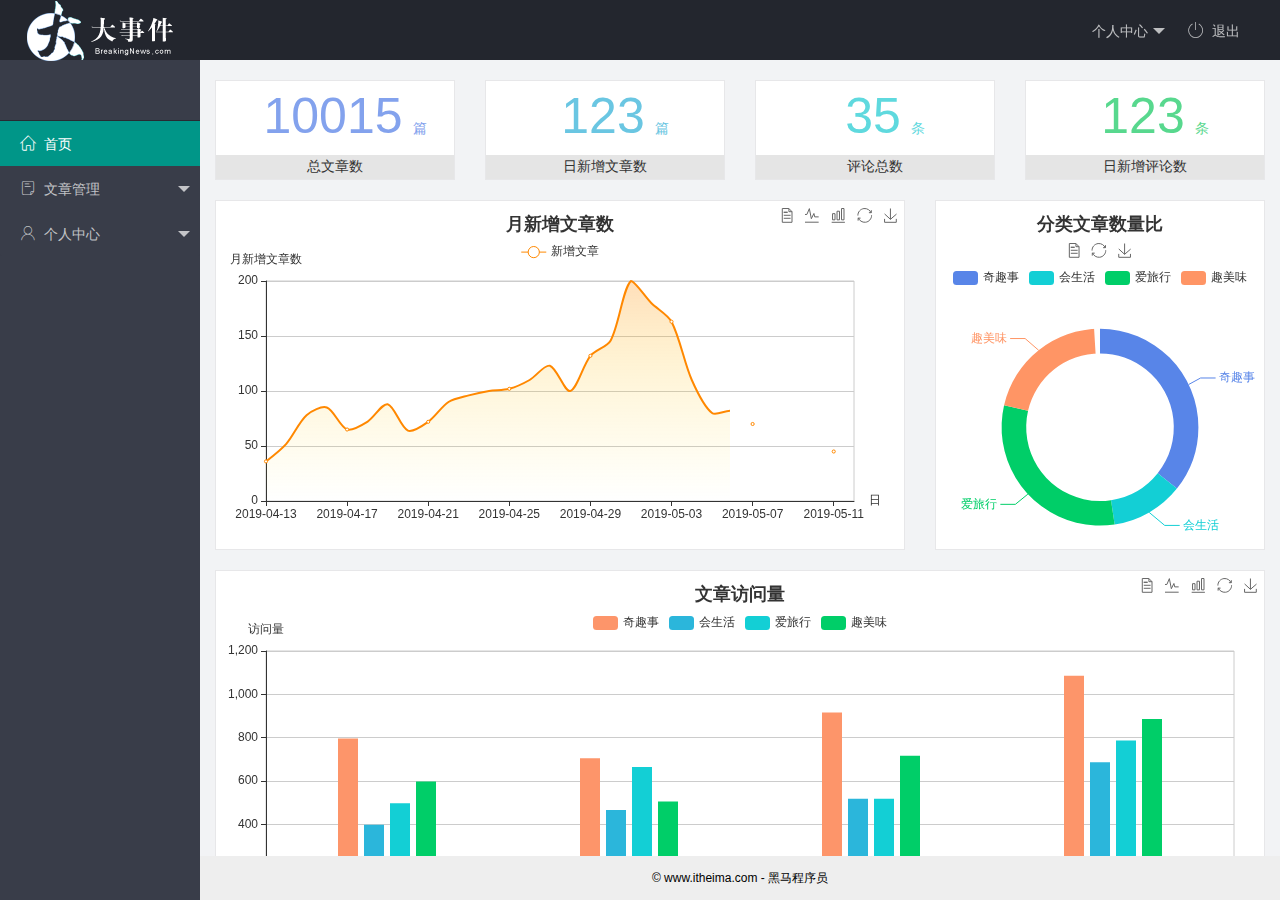
==== commit 6d441c47: "个人中心完成" ====
--- a/index.html
+++ b/index.html
@@ -24,9 +24,9 @@
                         <span style="display: none;" class="text-avatar">A</span> 个人中心
                     </a>
                     <dl class="layui-nav-child">
-                        <dd><a href="">基本资料</a></dd>
-                        <dd><a href="">更换头像</a></dd>
-                        <dd><a href="">重置密码</a></dd>
+                        <dd><a href="/user/user_info.html" target="fm">基本资料</a></dd>
+                        <dd><a href="/user/user_avatar.html" target="fm">更换头像</a></dd>
+                        <dd><a href="/user/user_pwd.html" target="fm">重置密码</a></dd>
                     </dl>
                 </li>
                 <li class="layui-nav-item">
@@ -57,9 +57,9 @@
                     <li class="layui-nav-item">
                         <a href="javascript:;"><span class="iconfont icon-user"></span>个人中心</a>
                         <dl class="layui-nav-child">
-                            <dd><a href="javascript:;"><i class="layui-icon layui-icon-app"></i>基本资料</a></dd>
-                            <dd><a href="javascript:;"><i class="layui-icon layui-icon-app"></i>更换头像</a></dd>
-                            <dd><a href=""><i class="layui-icon layui-icon-app"></i>重置密码</a></dd>
+                            <dd><a href="/user/user_info.html" target="fm"><i class="layui-icon layui-icon-app"></i>基本资料</a></dd>
+                            <dd><a href="/user/user_avatar.html" target="fm"><i class="layui-icon layui-icon-app"></i>更换头像</a></dd>
+                            <dd><a href="/user/user_pwd.html" target="fm"><i class="layui-icon layui-icon-app"></i>重置密码</a></dd>
                         </dl>
                     </li>
 
@@ -70,6 +70,7 @@
         <div class="layui-body">
             <!-- 内容主体区域 -->
             <iframe name="fm" src="/home/dashboard.html" frameborder="0"></iframe>
+            <!-- <iframe name="fm" src="/user/user_avatar.html" frameborder="0"></iframe> -->
         </div>
 
         <div class="layui-footer">
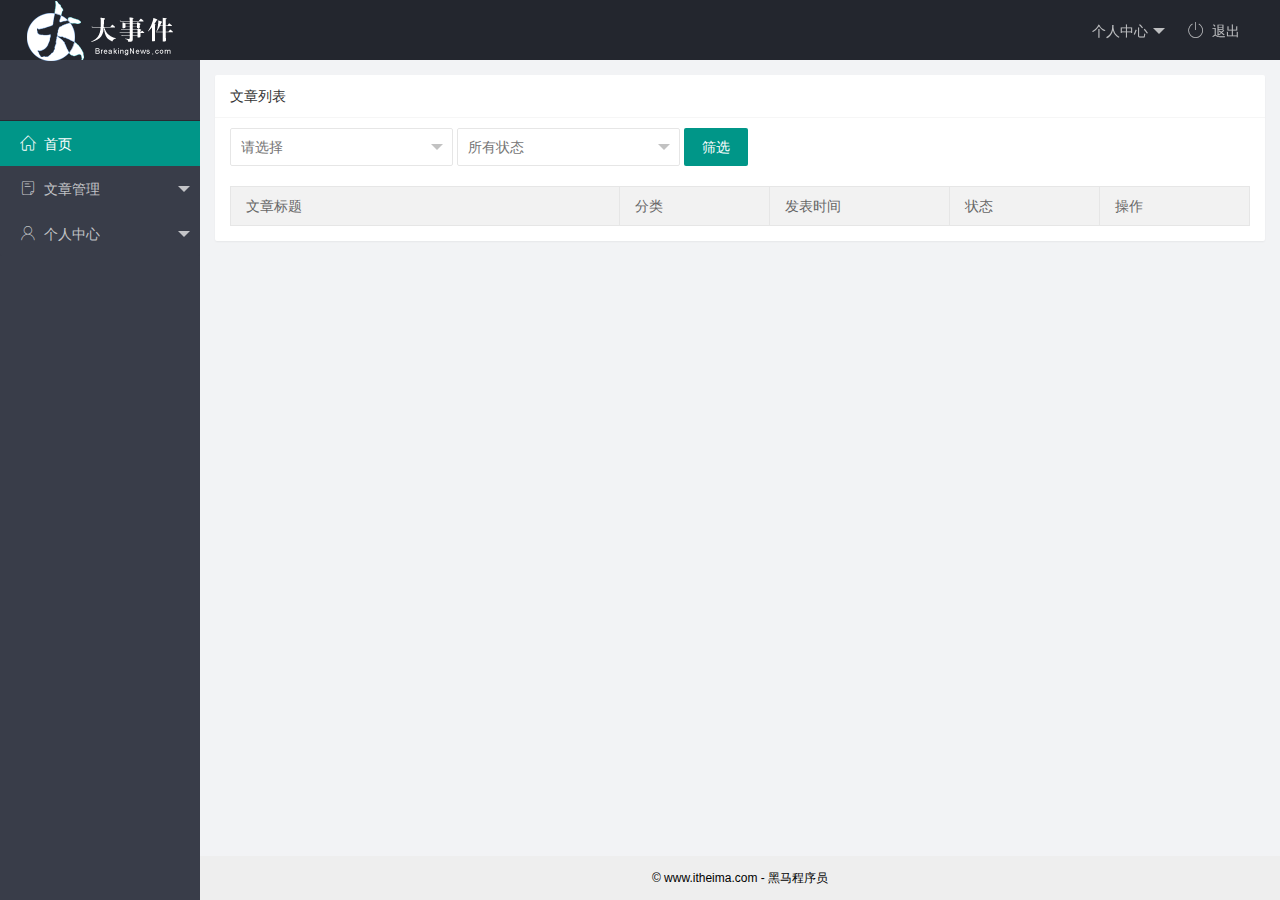
==== commit aa095ba6: "完成文章分类and文章列表" ====
--- a/index.html
+++ b/index.html
@@ -4,7 +4,7 @@
 <head>
     <meta charset="UTF-8">
     <meta name="viewport" content="width=device-width, initial-scale=1.0">
-    <title>后台首页</title>
+    <title>橙汁汁-后台首页</title>
     <link rel="stylesheet" href="/assets/lib/layui/css/layui.css">
     <link rel="stylesheet" href="/assets/fonts/iconfont.css">
     <link rel="stylesheet" href="/assets/css/index.css">
@@ -49,9 +49,9 @@
                     <li class="layui-nav-item">
                         <a class="" href="javascript:;"><span class="iconfont icon-16"></span>文章管理</a>
                         <dl class="layui-nav-child">
-                            <dd><a href="javascript:;"><i class="layui-icon layui-icon-app"></i>文章类别</a></dd>
-                            <dd><a href="javascript:;"><i class="layui-icon layui-icon-app"></i>文章列表</a></dd>
-                            <dd><a href="javascript:;"><i class="layui-icon layui-icon-app"></i>发表文章</a></dd>
+                            <dd><a href="/article/art_cate.html" target="fm"><i class="layui-icon layui-icon-app"></i>文章类别</a></dd>
+                            <dd><a href="/article/art_list.html" target="fm"><i class="layui-icon layui-icon-app"></i>文章列表</a></dd>
+                            <dd><a href="/article/art_cate.html" target="fm"><i class="layui-icon layui-icon-app"></i>发表文章</a></dd>
                         </dl>
                     </li>
                     <li class="layui-nav-item">
@@ -69,8 +69,8 @@
 
         <div class="layui-body">
             <!-- 内容主体区域 -->
-            <iframe name="fm" src="/home/dashboard.html" frameborder="0"></iframe>
-            <!-- <iframe name="fm" src="/user/user_avatar.html" frameborder="0"></iframe> -->
+            <!-- <iframe name="fm" src="/home/dashboard.html" frameborder="0"></iframe> -->
+            <iframe name="fm" src="/article/art_list.html" frameborder="0"></iframe>
         </div>
 
         <div class="layui-footer">
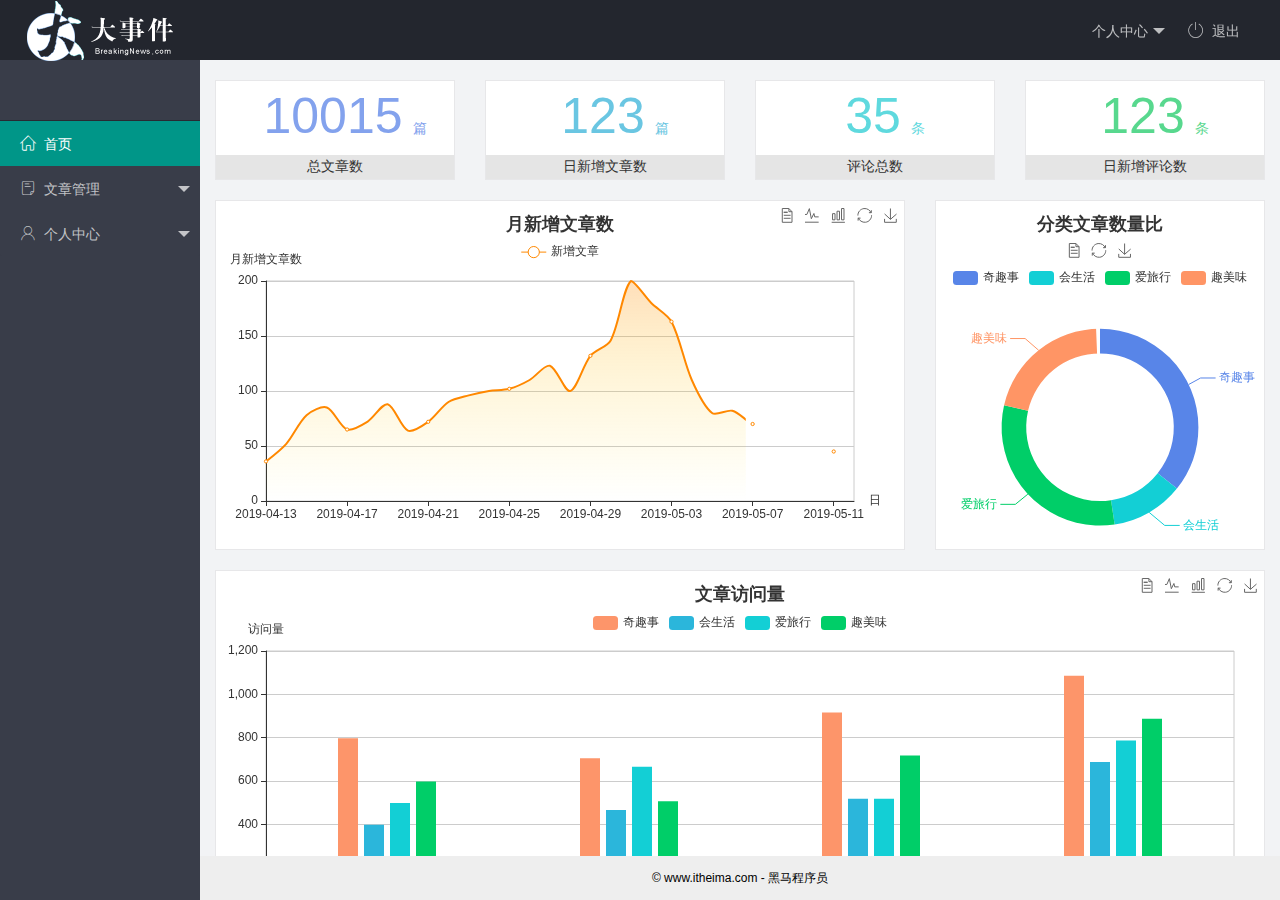
==== commit a9628397: "完成文章管理" ====
--- a/index.html
+++ b/index.html
@@ -51,7 +51,7 @@
                         <dl class="layui-nav-child">
                             <dd><a href="/article/art_cate.html" target="fm"><i class="layui-icon layui-icon-app"></i>文章类别</a></dd>
                             <dd><a href="/article/art_list.html" target="fm"><i class="layui-icon layui-icon-app"></i>文章列表</a></dd>
-                            <dd><a href="/article/art_cate.html" target="fm"><i class="layui-icon layui-icon-app"></i>发表文章</a></dd>
+                            <dd><a href="/article/art_pub.html" target="fm"><i class="layui-icon layui-icon-app"></i>发表文章</a></dd>
                         </dl>
                     </li>
                     <li class="layui-nav-item">
@@ -69,8 +69,8 @@
 
         <div class="layui-body">
             <!-- 内容主体区域 -->
-            <!-- <iframe name="fm" src="/home/dashboard.html" frameborder="0"></iframe> -->
-            <iframe name="fm" src="/article/art_list.html" frameborder="0"></iframe>
+            <iframe name="fm" src="/home/dashboard.html" frameborder="0"></iframe>
+            <!-- <iframe name="fm" src="/article/art_pub.html" frameborder="0"></iframe> -->
         </div>
 
         <div class="layui-footer">
